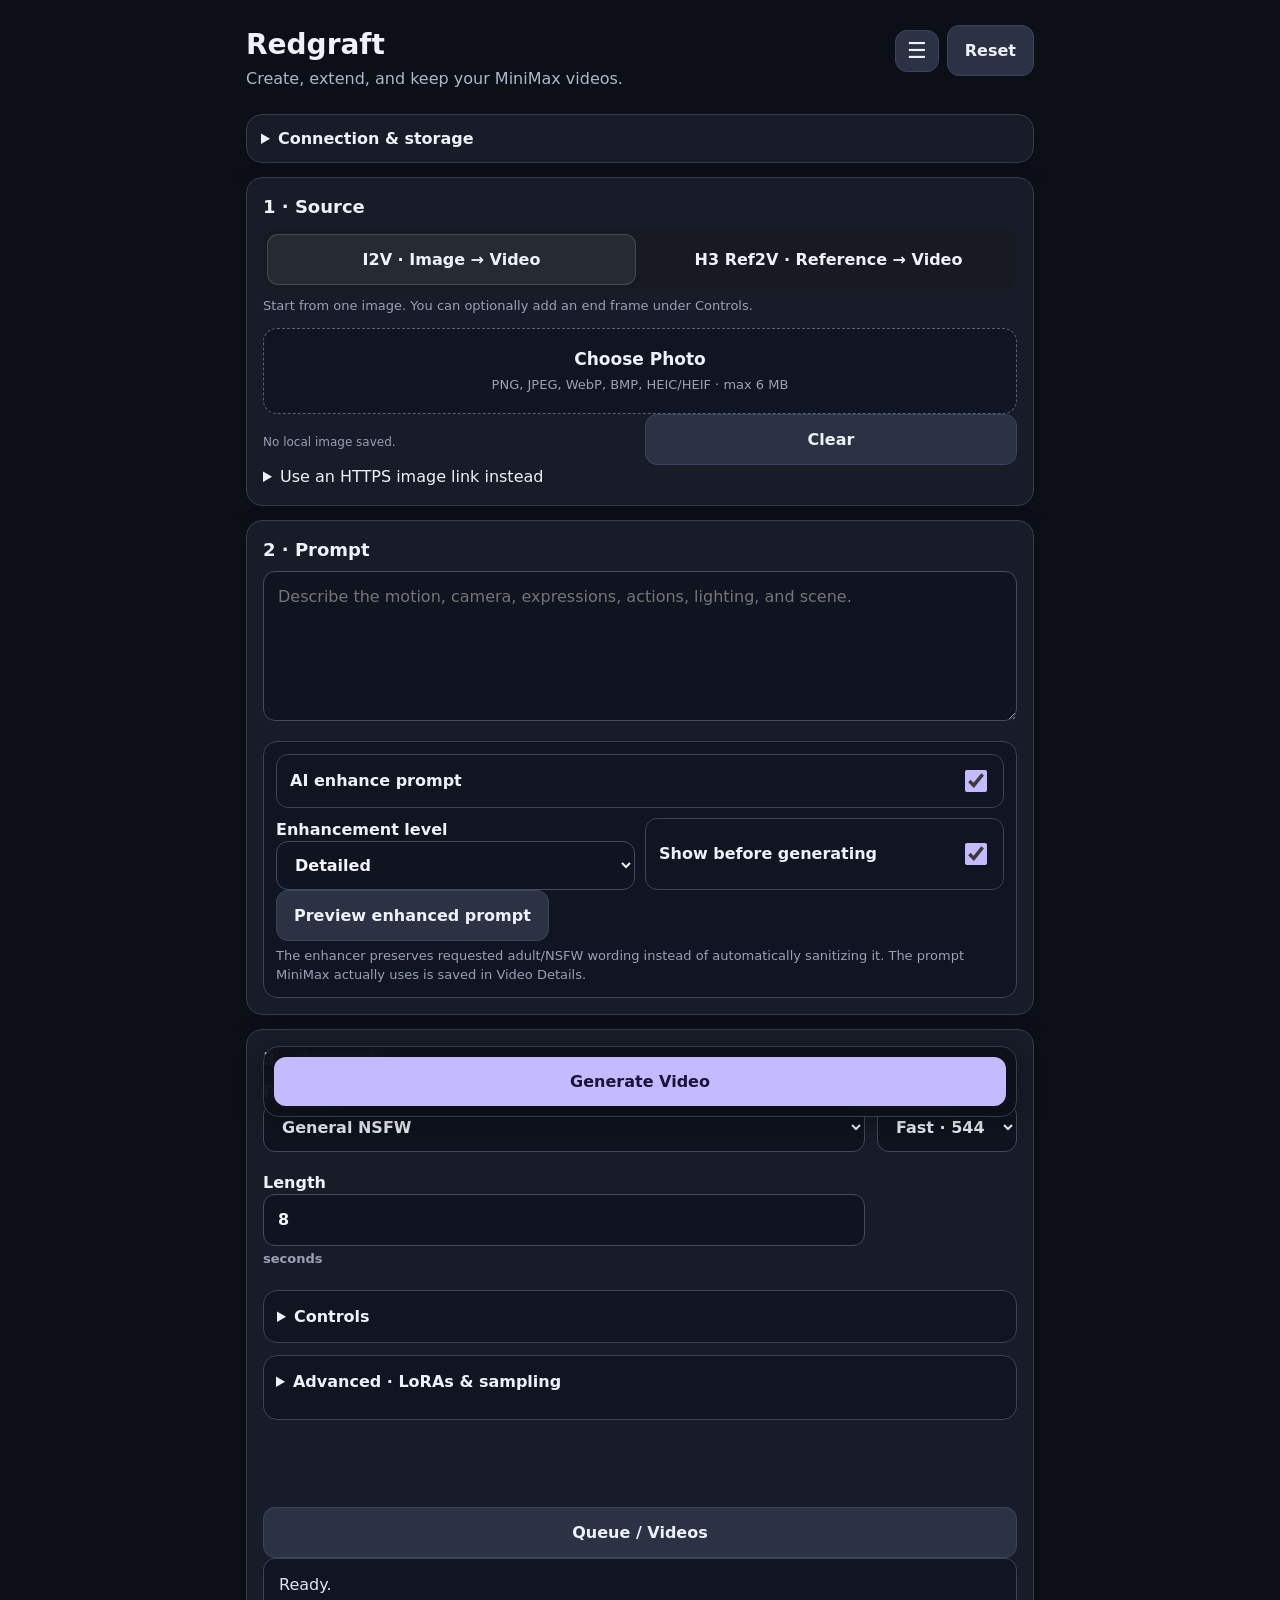
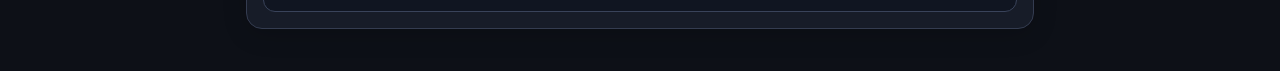
==== docs/index.html @ 68a47a48 "Bust cached phone UI script after reference LoRA update" ====
<!doctype html>
<html lang="en">
<head>
<meta charset="utf-8">
<meta name="viewport" content="width=device-width,initial-scale=1,viewport-fit=cover">
<meta name="theme-color" content="#101219">
<meta name="apple-mobile-web-app-capable" content="yes">
<meta name="apple-mobile-web-app-status-bar-style" content="black-translucent">
<meta name="apple-mobile-web-app-title" content="Redgraft Video">
<meta http-equiv="Content-Security-Policy" content="default-src 'none'; style-src 'self'; script-src 'self'; connect-src https://api.runpod.ai; img-src blob: data: https:; media-src blob: https:; base-uri 'none'; form-action 'none'">
<title>Redgraft · Image to Video</title>
<link rel="stylesheet" href="styles.css">
<link rel="stylesheet" href="experience.css">
</head>
<body>
<div class="topbar">
  <div><h1>Redgraft</h1><p class="sub">Create, extend, and keep your MiniMax videos.</p></div>
  <div class="top-actions"><button id="menuBtn" class="secondary icon" type="button" aria-label="Open queue and videos">☰</button><button id="clearSettings" class="secondary" type="button">Reset</button></div>
</div>

<form id="form">
  <div class="card compact-card">
    <details id="connection">
      <summary>Connection & storage</summary>
      <label for="endpoint">RunPod endpoint ID</label>
      <input id="endpoint" placeholder="Example: abc123xyz" autocomplete="off" autocapitalize="off" spellcheck="false" required>
      <label for="key">RunPod API key</label>
      <input id="key" type="password" placeholder="RunPod API key" autocomplete="off" autocapitalize="off" spellcheck="false" required>
      <div class="saved">Connection details stay on this device until Reset.</div>
      <div id="archiveState" class="archive-banner">Permanent archive status unknown.</div>
    </details>
  </div>

  <div class="card">
    <h2 class="section-title">1 · Source</h2>
    <div class="mode-switch" role="group" aria-label="Generation mode">
      <button id="modeI2v" class="mode-button active" type="button" data-mode="i2v">I2V · Image → Video</button>
      <button id="modeReference" class="mode-button" type="button" data-mode="reference">H3 Ref2V · Reference → Video</button>
    </div>
    <input id="generationMode" type="hidden" value="i2v">
    <p id="modeHelp" class="section-sub">Start from one image. You can optionally add an end frame under Controls.</p>
    <div class="filebox"><input id="image" type="file" accept="image/png,image/jpeg,image/webp,image/bmp,image/heic,image/heif"><strong>Choose Photo</strong><span>PNG, JPEG, WebP, BMP, HEIC/HEIF · max 6 MB</span></div>
    <img id="preview" alt="Selected first frame" hidden>
    <div class="row" style="margin-top:10px"><div id="savedImageStatus" class="saved">No local image saved.</div><button id="clearSavedImage" class="secondary" type="button">Clear</button></div>
    <details style="margin-top:12px"><summary>Use an HTTPS image link instead</summary><label for="imageUrl">Direct image URL</label><input id="imageUrl" type="url" placeholder="https://…/image.jpg" inputmode="url" autocomplete="off"></details>
    <div id="referencePanel" class="subtle-section" hidden>
      <label for="referenceImages">Additional reference images <span class="hint">up to 8</span></label>
      <input id="referenceImages" type="file" accept="image/png,image/jpeg,image/webp,image/bmp,image/heic,image/heif" multiple>
      <div id="referenceCount" class="saved">1 reference: the main image.</div>
      <label for="referenceSize">Reference fidelity<select id="referenceSize"><option value="match" selected>Balanced</option><option value="max">Maximum identity</option></select></label>
      <div class="hint">The main photo is &lt;Picture 1&gt;. Extra references become &lt;Picture 2&gt;, &lt;Picture 3&gt;, and so on.</div>
    </div>
  </div>

  <div class="card">
    <h2 class="section-title">2 · Prompt</h2>
    <textarea id="prompt" maxlength="10000" placeholder="Describe the motion, camera, expressions, actions, lighting, and scene." required></textarea>
    <div class="enhance-panel">
      <div class="enhance-head">
        <label class="toggle" for="autoEnhance"><span>AI enhance prompt</span><input id="autoEnhance" type="checkbox" checked></label>
      </div>
      <div class="enhance-controls">
        <label for="enhanceMode">Enhancement level<select id="enhanceMode"><option value="light">Light</option><option value="detailed" selected>Detailed</option><option value="aggressive">Aggressive</option></select></label>
        <label class="toggle" for="showEnhancedPrompt"><span>Show before generating</span><input id="showEnhancedPrompt" type="checkbox" checked></label>
      </div>
      <button id="previewEnhance" class="secondary" type="button" style="width:100%;margin-top:10px">Preview enhanced prompt</button>
      <div class="hint">The enhancer preserves requested adult/NSFW wording instead of automatically sanitizing it. The prompt MiniMax actually uses is saved in Video Details.</div>
    </div>
  </div>

  <div class="card">
    <h2 class="section-title">3 · Generate</h2>
    <div class="quick-grid primary-settings">
      <label for="presetSelect">Preset<select id="presetSelect"></select></label>
      <label for="qualityMode">Quality<select id="qualityMode"><option value="fast" selected>Fast · 544×960</option><option value="balanced">Balanced · 672×1184</option><option value="quality">Quality · 768×1344</option></select></label>
      <label for="duration">Length<input id="duration" type="number" min="0" max="60" step="1" inputmode="numeric" value="8"><span class="hint">seconds</span></label>
    </div>

    <details class="creative-panel">
      <summary>Controls</summary>
      <div class="control-group compact-grid">
        <div class="group-title">Generation</div>
        <label for="cameraMove">Camera<select id="cameraMove"><option value="none">Natural / prompt decides</option><option value="static">Static</option><option value="push">Slow push-in</option><option value="pull">Slow pull-back</option><option value="pan">Pan</option><option value="track">Tracking</option><option value="handheld">Handheld</option><option value="orbit">Orbit</option></select></label>
        <label for="motionAmount">Motion<select id="motionAmount"><option value="low">Low</option><option value="medium" selected>Medium</option><option value="high">High</option></select></label>
        <div class="quick-toggle-row compact-toggles"><label class="toggle" for="enableAudio"><span>Audio</span><input id="enableAudio" type="checkbox"></label><label class="toggle" for="enableGimm"><span>48 fps</span><input id="enableGimm" type="checkbox"></label><label class="toggle" for="enableAiUpscale"><span>AI upscale ×2</span><input id="enableAiUpscale" type="checkbox"></label></div>
      </div>
      <div class="control-group">
        <div class="group-title">Reproducibility</div>
        <label class="toggle" for="lockSeed"><span>Lock seed</span><input id="lockSeed" type="checkbox"></label>
        <label for="seedValue">Seed<input id="seedValue" type="number" min="0" max="9223372036854775807" step="1" inputmode="numeric" placeholder="Random"></label>
        <button id="newSeed" class="secondary" type="button">New random seed</button>
      </div>
      <div class="control-group" id="i2vEndFrameGroup">
        <div class="group-title">End-frame control</div>
        <div class="hint">Optional. H3 will transition from the first image toward this final frame.</div>
        <div class="filebox mini-filebox"><input id="lastFrame" type="file" accept="image/png,image/jpeg,image/webp,image/bmp,image/heic,image/heif"><strong>Choose End Frame</strong><span>Leave empty for normal I2V</span></div>
        <img id="lastFramePreview" alt="Selected end frame" hidden>
        <button id="clearLastFrame" class="secondary" type="button">Clear end frame</button>
      </div>
      <div class="control-group" id="abGroup">
        <div class="group-title">A/B test</div>
        <label class="toggle" for="abEnabled"><span>Generate two controlled variants</span><input id="abEnabled" type="checkbox"></label>
        <div id="abControls" hidden>
          <label for="abSetting">Compare<select id="abSetting"><option value="mystic_strength">Mystic</option><option value="hmnsfw_strength">HMNSFW</option><option value="vagassist_strength">vagassist</option><option value="realism_strength">Tiddies / Realism</option><option value="civ3210503_strength">Missionary</option><option value="civ3320641_strength">Synth Pussy</option><option value="steps">Sampling steps</option></select></label>
          <div class="row"><label for="abA">A<input id="abA" type="number" min="0" max="16" step="0.05" value="0.5"></label><label for="abB">B<input id="abB" type="number" min="0" max="16" step="0.05" value="1.0"></label></div>
          <div class="hint">Both jobs use the same image, prompt and seed; only this setting changes.</div>
        </div>
      </div>
    </details>

    <details id="advancedSettings" class="advanced-panel">
      <summary>Advanced · LoRAs & sampling</summary>
      <div class="hint">Fine tuning. You can ignore this section for normal generations.</div>
      <div id="refAdvancedNote" class="hint" hidden>Reference mode uses the Ref2VA model and its 4-step Turbo adapter. The other H3 LoRAs below are available after it; most were trained on FL2VA, so start at low strengths and compare results. AfterMidnight is Ref2VA-specific and starts off.</div>
      <div id="loraWarning" class="lora-warning" hidden></div>
      <div id="loraGrid" class="lora-grid">
      <div id="fl2vaTurboSetting" class="setting"><div class="slider-head"><span>FL2VA Turbo</span><output id="turboStrengthValue">0.85</output></div><input id="turboStrength" type="range" min="0" max="1.5" step="0.05" value="0.85"></div>
      <div class="setting"><div class="slider-head"><span>M3</span><output id="m3StrengthValue">0.50</output></div><input id="m3Strength" type="range" min="0" max="1.5" step="0.05" value="0.50"></div>
      <div class="setting"><div class="slider-head"><span>Mystic</span><output id="mysticStrengthValue">1.00</output></div><input id="mysticStrength" type="range" min="0" max="1.5" step="0.05" value="1.00"></div>
      <div class="setting"><div class="slider-head"><span>HMNSFW</span><output id="hmnsfwStrengthValue">1.00</output></div><input id="hmnsfwStrength" type="range" min="0" max="1.5" step="0.05" value="1.00"></div>
      <div class="setting"><div class="slider-head"><span>vagassist</span><output id="vagassistStrengthValue">1.00</output></div><input id="vagassistStrength" type="range" min="0" max="1.5" step="0.05" value="1.00"></div>
      <div class="setting"><div class="slider-head"><span>HMPussy</span><output id="hmpussyStrengthValue">0.35</output></div><input id="hmpussyStrength" type="range" min="0" max="1.5" step="0.05" value="0.35"></div>
      <div class="setting"><div class="slider-head"><span>HMCumshot</span><output id="cumshotStrengthValue">0.70</output></div><input id="cumshotStrength" type="range" min="0" max="1.5" step="0.05" value="0.70"></div>
      <div class="setting"><div class="slider-head"><span>Tiddies / Realism</span><output id="realismStrengthValue">0.00</output></div><input id="realismStrength" type="range" min="0" max="2" step="0.05" value="0"></div>
      <div class="setting"><div class="slider-head"><span>Deepthroat v0.2</span><output id="deepthroatStrengthValue">0.00</output></div><input id="deepthroatStrength" type="range" min="0" max="2" step="0.05" value="0"></div>
      <div class="setting"><div class="slider-head"><span>Missionary</span><output id="civ3210503StrengthValue">0.00</output></div><input id="civ3210503Strength" type="range" min="0" max="2" step="0.05" value="0"></div>
      <div class="setting"><div class="slider-head"><span>Synth Pussy</span><output id="civ3320641StrengthValue">0.00</output></div><input id="civ3320641Strength" type="range" min="0" max="2" step="0.05" value="0"></div>
      <div class="setting"><div class="slider-head"><span>Pussy4nus</span><output id="pussy4nusStrengthValue">0.00</output></div><input id="pussy4nusStrength" type="range" min="0" max="2" step="0.05" value="0"></div>
      <div class="setting"><div class="slider-head"><span>Fingering</span><output id="fingeringStrengthValue">0.00</output></div><input id="fingeringStrength" type="range" min="0" max="2" step="0.05" value="0"></div>
      <div class="setting"><div class="slider-head"><span>moawxx</span><output id="moawxxStrengthValue">0.00</output></div><input id="moawxxStrength" type="range" min="0" max="2" step="0.05" value="0"></div>
      <div class="setting"><div class="slider-head"><span>NaughtyTimes v3</span><output id="naughtytimesStrengthValue">0.00</output></div><input id="naughtytimesStrength" type="range" min="0" max="2" step="0.05" value="0"></div>
      <div class="setting"><div class="slider-head"><span>Astro NSFW</span><output id="astroStrengthValue">0.00</output></div><input id="astroStrength" type="range" min="0" max="2" step="0.05" value="0"></div>
      <div class="setting"><div class="slider-head"><span>Icy Real</span><output id="icyRealStrengthValue">0.00</output></div><input id="icyRealStrength" type="range" min="0" max="2" step="0.05" value="0"></div>
      <div class="setting"><div class="slider-head"><span>Hogtied</span><output id="hogtiedStrengthValue">0.00</output></div><input id="hogtiedStrength" type="range" min="0" max="2" step="0.05" value="0"></div>
      <div class="setting"><div class="slider-head"><span>Upskirt Helper</span><output id="upskirtStrengthValue">0.00</output></div><input id="upskirtStrength" type="range" min="0" max="2" step="0.05" value="0"></div>
      <div class="setting"><div class="slider-head"><span>All Tied Up</span><output id="allTiedUpStrengthValue">0.00</output></div><input id="allTiedUpStrength" type="range" min="0" max="2" step="0.05" value="0"></div>
      <div class="setting"><div class="slider-head"><span>Doggy POV</span><output id="doggyPovStrengthValue">0.00</output></div><input id="doggyPovStrength" type="range" min="0" max="2" step="0.05" value="0"></div>
      <div class="setting"><div class="slider-head"><span>Sampling steps</span><output id="stepsValue">8</output></div><input id="steps" type="range" min="4" max="16" step="1" value="8"></div>
      </div>
      <div id="referenceLoraGrid" class="lora-grid" hidden>
        <div class="setting"><div class="slider-head"><span>AfterMidnight · Ref2VA</span><output id="afterMidnightStrengthValue">0.00</output></div><input id="afterMidnightStrength" type="range" min="0" max="2" step="0.05" value="0"></div>
      </div>

      <div class="preset-box subtle-section">
        <strong>Custom presets</strong>
        <div class="row" style="margin-top:10px"><button id="loadPreset" class="secondary" type="button">Reload selected</button><button id="savePreset" class="secondary" type="button">Update custom</button></div>
        <label for="presetName">Custom preset name</label><input id="presetName" maxlength="60" placeholder="My preset">
        <div class="row" style="margin-top:10px"><button id="addPreset" class="secondary" type="button">Save as new</button><button id="deletePreset" class="danger" type="button">Delete custom</button></div>
        <div class="hint">Built-in presets stay fixed. Custom presets live on this device.</div>
      </div>
    </details>

    <div class="primary-action"><button id="generate" type="submit">Generate Video</button></div>
    <div class="actions"><button id="openQueue" class="secondary" type="button">Queue / Videos</button></div>
    <div id="status" role="status" aria-live="polite">Ready.</div>
    <div id="results"></div>
  </div>
</form>

<div id="drawerBackdrop" class="drawer-backdrop" hidden></div>
<aside id="drawer" class="drawer" hidden aria-label="Queue and video library">
  <div class="drawer-head"><h2>Redgraft</h2><button id="closeDrawer" class="secondary icon" type="button" aria-label="Close">×</button></div>
  <div class="tabs"><button id="tabQueue" class="active" type="button">Queue <span id="queueCount" class="counter">0</span></button><button id="tabVideos" type="button">Videos <span id="videoCount" class="counter">0</span></button></div>
  <div class="drawer-body">
    <section id="queuePane"><div class="hint">The × button cancels an active RunPod job or removes a finished item from this device's queue view.</div><div id="queueList"></div></section>
    <section id="videosPane" hidden>
      <div class="library-toolbar"><button id="refreshLibrary" type="button">Refresh Videos</button><button id="loadMore" class="secondary" type="button" hidden>Load more</button></div>
      <div id="libraryState" class="hint">Your permanent private renders appear here. Extend continues from the final frame and appends the continuation into a combined MP4.</div>
      <div id="videoLibrary"></div>
    </section>
  </div>
</aside>

<div id="detailsModal" class="modal-backdrop" hidden>
  <div class="modal">
    <div class="drawer-head"><h3 id="detailTitle">Render details</h3><button id="closeDetails" class="secondary icon" type="button" aria-label="Close details">×</button></div>
    <dl id="detailMeta" class="detail-grid"></dl>
    <div id="detailOriginalWrap" class="detail-prompt-group"><h4>Original prompt</h4><div id="detailOriginalPrompt" class="prompt-block"></div></div>
    <div id="detailEnhancedWrap" class="detail-prompt-group"><h4>AI-enhanced prompt</h4><div id="detailEnhancedPrompt" class="prompt-block"></div></div>
    <div class="detail-prompt-group"><h4>Prompt used by MiniMax</h4><div id="detailPrompt" class="prompt-block"></div></div>
    <h4>Settings</h4><pre id="detailSettings" class="settings-pre"></pre>
  </div>
</div>

<div id="promptPreviewModal" class="modal-backdrop" hidden>
  <div class="modal">
    <div class="drawer-head"><div><h3>Enhanced prompt</h3><div id="promptPreviewContext" class="hint"></div></div><button id="cancelPromptChoice" class="secondary icon" type="button" aria-label="Close prompt preview">×</button></div>
    <div class="prompt-review-grid">
      <div><h4>Original</h4><div id="previewOriginalPrompt" class="prompt-review-box"></div></div>
      <div><h4>AI enhanced</h4><div id="previewEnhancedPrompt" class="prompt-review-box"></div></div>
    </div>
    <div class="modal-actions"><button id="useEnhancedPrompt" type="button">Use Enhanced</button><button id="useOriginalPrompt" class="secondary" type="button">Use Original</button></div>
  </div>
</div>

<div id="extendModal" class="modal-backdrop" hidden>
  <div class="modal extension-form">
    <div class="drawer-head"><h3>Extend video</h3><button id="closeExtend" class="secondary icon" type="button" aria-label="Close extension">×</button></div>
    <div class="extension-note">The current video's final frame seeds the continuation. When generation finishes, Redgraft appends it to the original and saves one combined MP4.</div>
    <label for="extendPrompt">Continuation prompt</label><textarea id="extendPrompt" maxlength="10000"></textarea>
    <label for="extendDuration">Add seconds</label><input id="extendDuration" type="number" min="1" max="60" step="1" value="8" inputmode="numeric">
    <div class="enhance-panel">
      <label class="toggle" for="extendEnhance"><span>AI enhance continuation</span><input id="extendEnhance" type="checkbox" checked></label>
      <div class="enhance-controls">
        <label for="extendEnhanceMode">Enhancement level<select id="extendEnhanceMode"><option value="light">Light</option><option value="detailed" selected>Detailed</option><option value="aggressive">Aggressive</option></select></label>
        <label class="toggle" for="extendShowEnhanced"><span>Show before extending</span><input id="extendShowEnhanced" type="checkbox" checked></label>
      </div>
    </div>
    <div class="modal-actions"><button id="queueExtend" type="button">Generate & Append</button><button id="cancelExtend" class="secondary" type="button">Cancel</button></div>
  </div>
</div>

<script src="app.js?v=ref2va-loras-20260924"></script>
<script src="experience.js"></script>
<script src="extend.js"></script>
<script src="openqueue.js"></script>
<script src="generation-tools.js"></script>
</body>
</html>
---- docs/styles.css ----
:root{color-scheme:dark;font:16px/1.45 -apple-system,BlinkMacSystemFont,"SF Pro Text",system-ui,sans-serif;background:#0d1017;color:#eef1f8}*{box-sizing:border-box}html,body{margin:0;min-height:100%;background:#0d1017}body{padding:calc(18px + env(safe-area-inset-top)) 16px calc(28px + env(safe-area-inset-bottom));max-width:820px;margin:0 auto}h1{font-size:28px;line-height:1.1;margin:5px 0 6px}.sub{margin:0;color:#aeb7cb}.card{background:#171c28;border:1px solid #343c50;border-radius:16px;padding:16px;margin:14px 0;box-shadow:0 6px 24px rgba(0,0,0,.16)}label{display:block;font-weight:700;margin:14px 0 7px}input,textarea,button,select{font:inherit}input,textarea,select{width:100%;border:1px solid #414b61;border-radius:12px;background:#0f1420;color:#f4f6fb;padding:13px 14px;outline:none}input:focus,textarea:focus,select:focus{border-color:#9d91ff;box-shadow:0 0 0 3px rgba(157,145,255,.15)}textarea{resize:vertical;min-height:150px}.hint{font-size:13px;color:#97a1b6;margin-top:6px}.tiny{font-size:12px;color:#8994aa}.saved{font-size:12px;color:#94a0b6;margin-top:5px}.row{display:flex;gap:10px;align-items:center;flex-wrap:wrap}.row>*{flex:1 1 160px}button,.download{border:0;border-radius:12px;padding:13px 17px;background:#c4baff;color:#1a1438;font-weight:800;cursor:pointer;text-decoration:none;display:inline-flex;align-items:center;justify-content:center;min-height:46px}button.secondary{background:#2a3244;color:#eef1f8;border:1px solid #3a455d}button.danger{background:#3a2028;color:#ffd9df;border:1px solid #68404b}button.icon{min-width:42px;min-height:42px;padding:8px 11px;font-size:22px;line-height:1}button:disabled{opacity:.48;cursor:default}.topbar{display:flex;justify-content:space-between;gap:10px;align-items:flex-start;position:sticky;top:0;z-index:20;background:rgba(13,16,23,.94);backdrop-filter:blur(12px);padding:7px 0 10px}.top-actions{display:flex;gap:8px;align-items:center}.filebox{position:relative;border:1px dashed #56617a;border-radius:14px;padding:18px;text-align:center;background:#101521}.filebox input{position:absolute;inset:0;opacity:0;cursor:pointer}.filebox strong{display:block;font-size:17px}.filebox span{color:#98a2b7;font-size:13px}#preview{display:block;max-width:100%;max-height:320px;margin:14px auto 0;border-radius:14px;object-fit:contain;background:#090b10}.setting{margin-top:16px}.slider-head{display:flex;justify-content:space-between;gap:12px;font-weight:700;margin-bottom:7px}.slider-head output{font-variant-numeric:tabular-nums;color:#d8d2ff}.setting input[type=range]{width:100%;padding:0;border:0;background:transparent;box-shadow:none;accent-color:#c4baff}.preset-box{margin:14px 0 18px;padding:13px;border:1px solid #39435a;border-radius:12px;background:#101521}.preset-box label:first-child{margin-top:0}.toggle-row{display:flex;gap:12px;flex-wrap:wrap;margin-top:16px}.toggle{display:flex;align-items:center;justify-content:space-between;gap:14px;flex:1 1 220px;padding:12px 13px;border:1px solid #39435a;border-radius:12px;background:#101521}.toggle span{font-weight:700}.toggle input{width:22px;height:22px;accent-color:#c4baff}.archive-banner{padding:12px 13px;border-radius:12px;background:#101521;border:1px solid #39435a;margin-top:12px;color:#bcc5d8}.archive-banner.good{border-color:#355d4d;color:#c9f5df;background:#102019}.archive-banner.warn{border-color:#725e32;color:#ffe2a8;background:#211c10}.actions{display:flex;gap:10px;flex-wrap:wrap;margin-top:16px}.actions>*{flex:1 1 180px}#status{white-space:pre-wrap;padding:14px 15px;border:1px solid #39435a;border-radius:12px;min-height:50px;background:#101521;color:#dfe4ef}#status.error{border-color:#7a424b;color:#ffd2d8;background:#211319}#status.good{border-color:#355d4d;color:#c9f5df;background:#102019}video{display:block;width:100%;max-height:520px;background:#000;border-radius:14px}.result-card{margin-top:14px}.drawer-backdrop{position:fixed;inset:0;background:rgba(0,0,0,.54);z-index:89}.drawer{position:fixed;top:0;right:0;bottom:0;width:min(92vw,520px);background:#10141e;border-left:1px solid #343c50;z-index:90;box-shadow:-16px 0 50px rgba(0,0,0,.42);display:flex;flex-direction:column;padding:calc(14px + env(safe-area-inset-top)) 14px calc(14px + env(safe-area-inset-bottom));transform:translateX(0);transition:transform .18s ease}.drawer[hidden],.drawer-backdrop[hidden]{display:none!important}.drawer-head{display:flex;justify-content:space-between;align-items:center;gap:10px}.drawer-head h2{margin:0}.tabs{display:flex;gap:8px;margin:14px 0}.tabs button{flex:1;background:#252c3d;color:#e7eaf2}.tabs button.active{background:#c4baff;color:#1a1438}.drawer-body{overflow:auto;min-height:0;padding-bottom:20px}.queue-card,.video-card{border:1px solid #39435a;border-radius:14px;padding:12px;margin:10px 0;background:#171c28}.queue-top,.video-top{display:flex;gap:10px;align-items:flex-start;justify-content:space-between}.queue-title,.video-title{font-weight:800;overflow-wrap:anywhere}.queue-meta,.video-meta{font-size:12px;color:#98a2b7;margin-top:4px}.queue-x{flex:0 0 auto;width:38px;min-width:38px;min-height:38px;padding:0;border-radius:999px;background:#3a2028;color:#ffd9df;border:1px solid #68404b;font-size:23px}.queue-progress{width:100%;height:12px;margin:10px 0 4px;accent-color:#c4baff}.status-pill{display:inline-block;padding:4px 8px;border-radius:999px;background:#252c3d;color:#cfd5e3;font-size:12px;margin-top:6px}.status-pill.completed{background:#173024;color:#c9f5df}.status-pill.failed,.status-pill.cancelled{background:#351d24;color:#ffd2d8}.video-card video{margin-top:10px;max-height:280px}.video-actions{display:flex;gap:8px;flex-wrap:wrap;margin-top:10px}.video-actions>*{flex:1 1 110px}.empty{padding:28px 12px;text-align:center;color:#8994aa}.modal-backdrop{position:fixed;inset:0;background:rgba(0,0,0,.68);z-index:99;display:flex;align-items:center;justify-content:center;padding:20px}.modal-backdrop[hidden]{display:none!important}.modal{width:min(94vw,620px);max-height:86vh;overflow:auto;background:#171c28;border:1px solid #414b61;border-radius:16px;padding:16px}.modal h3{margin:0 0 10px}.detail-grid{display:grid;grid-template-columns:130px 1fr;gap:8px 12px;font-size:14px}.detail-grid dt{color:#96a0b4}.detail-grid dd{margin:0;overflow-wrap:anywhere}.prompt-block{white-space:pre-wrap;background:#101521;border:1px solid #39435a;border-radius:12px;padding:12px;margin-top:12px}.settings-pre{white-space:pre-wrap;overflow-wrap:anywhere;background:#101521;border:1px solid #39435a;border-radius:12px;padding:12px;font:12px/1.45 ui-monospace,SFMono-Regular,Menlo,monospace}.library-toolbar{display:flex;gap:8px;align-items:center;flex-wrap:wrap}.library-toolbar button{flex:1 1 140px}.counter{display:inline-flex;align-items:center;justify-content:center;min-width:22px;height:22px;padding:0 6px;border-radius:999px;background:#343c50;color:#e8ebf4;font-size:12px;margin-left:5px}[hidden]{display:none!important}@media(max-width:520px){body{padding-left:12px;padding-right:12px}.card{padding:14px}h1{font-size:24px}.topbar{align-items:center}.topbar .sub{display:none}.actions>*{flex-basis:100%}.detail-grid{grid-template-columns:1fr}.drawer{width:100vw}.video-actions>*{flex-basis:100%}}
.simple-tools{display:grid;grid-template-columns:repeat(3,minmax(0,1fr));gap:10px;margin-top:14px}
.simple-tools label{margin:0;font-size:13px;color:#b8c0d1}.simple-tools select{margin-top:6px}
.creative-panel{margin-top:14px;border:1px solid #39435a;border-radius:14px;background:#101521;padding:0 13px}
.creative-panel>summary,.advanced-panel>summary{padding:14px 0;font-weight:800;cursor:pointer}
.control-group{padding:12px 0 16px;border-top:1px solid #2d3547}.group-title{font-weight:800;margin-bottom:8px}
.mini-filebox{padding:13px;margin-top:10px}.mini-filebox strong{font-size:15px}
#lastFramePreview{display:block;max-width:100%;max-height:260px;margin:10px auto;border-radius:12px;object-fit:contain}
.lora-warning{margin:12px 0;padding:10px 12px;border-radius:10px;border:1px solid #725e32;background:#211c10;color:#ffe2a8;font-size:13px}
.advanced-panel .setting{padding:0 2px}
@media(max-width:620px){.simple-tools{grid-template-columns:1fr 1fr}.simple-tools label:first-child{grid-column:1/-1}}

.lora-grid{display:grid;grid-template-columns:repeat(2,minmax(0,1fr));gap:0 18px}.lora-grid .setting{min-width:0}.control-group[hidden]{display:none!important}@media(max-width:620px){.lora-grid{grid-template-columns:1fr}.simple-tools{grid-template-columns:1fr 1fr}}

/* Compact generation controls: keep the everyday path visually simple. */
.primary-settings{grid-template-columns:repeat(3,minmax(0,1fr));align-items:start}
.compact-grid{display:grid;grid-template-columns:repeat(2,minmax(0,1fr));gap:10px}
.compact-grid .group-title,.compact-grid .compact-toggles{grid-column:1/-1}
.compact-toggles{margin-top:0}
@media(max-width:620px){
  .primary-settings{grid-template-columns:1fr 1fr}
  .primary-settings label:first-child{grid-column:1/-1}
  .compact-grid{grid-template-columns:1fr}
  .compact-grid .group-title,.compact-grid .compact-toggles{grid-column:auto}
}

.mode-switch{display:grid;grid-template-columns:1fr 1fr;gap:8px;margin:10px 0 8px;padding:4px;border-radius:14px;background:var(--panel-soft,#171a20)}
.mode-button{min-height:42px;border-radius:11px;background:transparent;color:inherit;border:1px solid transparent;font-weight:700}
.mode-button.active{background:var(--card,#252a33);border-color:rgba(255,255,255,.14)}
#referencePanel{margin-top:12px}
#referencePanel input[type=file]{width:100%;margin:8px 0 12px}
@media(max-width:520px){.mode-switch{grid-template-columns:1fr}.mode-button{min-height:40px}}
---- docs/experience.css ----
.compact-card{padding:12px 14px}.compact-card summary{cursor:pointer;font-weight:800}.quick-grid{display:grid;grid-template-columns:1fr 140px;gap:12px;align-items:end}.quick-grid label{margin-top:0}.enhance-panel{margin-top:14px;padding:12px;border:1px solid #39435a;border-radius:14px;background:#101521}.enhance-head{display:flex;gap:10px;align-items:center;justify-content:space-between}.enhance-head .toggle{margin:0;flex:1}.enhance-controls{display:grid;grid-template-columns:minmax(0,1fr) minmax(0,1fr);gap:10px;margin-top:10px}.enhance-controls label{margin:0}.enhance-controls .toggle{margin:0}.advanced-panel{margin-top:12px;border:1px solid #39435a;border-radius:14px;background:#101521;padding:0 12px 12px}.advanced-panel>summary{cursor:pointer;font-weight:800;padding:14px 0}.advanced-panel[open]>summary{border-bottom:1px solid #2d3547;margin-bottom:10px}.advanced-panel .preset-box{margin-top:10px}.primary-action{position:sticky;bottom:calc(10px + env(safe-area-inset-bottom));z-index:12;background:rgba(13,16,23,.92);backdrop-filter:blur(12px);padding:10px;border:1px solid #343c50;border-radius:16px;box-shadow:0 8px 28px rgba(0,0,0,.3)}.primary-action button{width:100%}.prompt-review-grid{display:grid;grid-template-columns:1fr 1fr;gap:12px}.prompt-review-grid h4{margin:8px 0}.prompt-review-box{white-space:pre-wrap;background:#101521;border:1px solid #39435a;border-radius:12px;padding:12px;min-height:110px;max-height:32vh;overflow:auto}.modal-actions{display:flex;gap:10px;flex-wrap:wrap;margin-top:14px}.modal-actions>*{flex:1 1 140px}.extension-form label{margin-top:10px}.extension-note{padding:10px 12px;border:1px solid #39435a;border-radius:12px;background:#101521;color:#aeb7cb;font-size:13px;margin-top:10px}.mobile-download-hint{margin-top:7px}.video-actions a.download{min-height:50px;font-size:16px}.detail-prompt-group h4{margin-bottom:6px}.subtle-section{margin-top:12px;padding-top:12px;border-top:1px solid #30384b}.create-title{display:flex;align-items:center;gap:8px}.pill{display:inline-flex;align-items:center;border-radius:999px;padding:4px 8px;background:#2a3244;color:#dfe4ef;font-size:12px}.quick-toggle-row{display:flex;gap:10px;flex-wrap:wrap;margin-top:12px}.quick-toggle-row .toggle{margin:0}.connection-row{display:flex;gap:10px;align-items:center;justify-content:space-between}.connection-row .archive-banner{margin:0;flex:1}.section-title{margin:0 0 8px;font-size:18px}.section-sub{margin:0 0 12px;color:#97a1b6;font-size:13px}@media(max-width:620px){.quick-grid{grid-template-columns:1fr}.enhance-controls{grid-template-columns:1fr}.prompt-review-grid{grid-template-columns:1fr}.primary-action{margin-left:-4px;margin-right:-4px}.top-actions #clearSettings{display:none}.card{margin:10px 0}.video-actions a.download{flex-basis:100%}.modal{padding:14px}.prompt-review-box{max-height:24vh}textarea#prompt{min-height:125px}.filebox{padding:14px}.connection-row{display:block}.connection-row .archive-banner{margin-top:10px}}
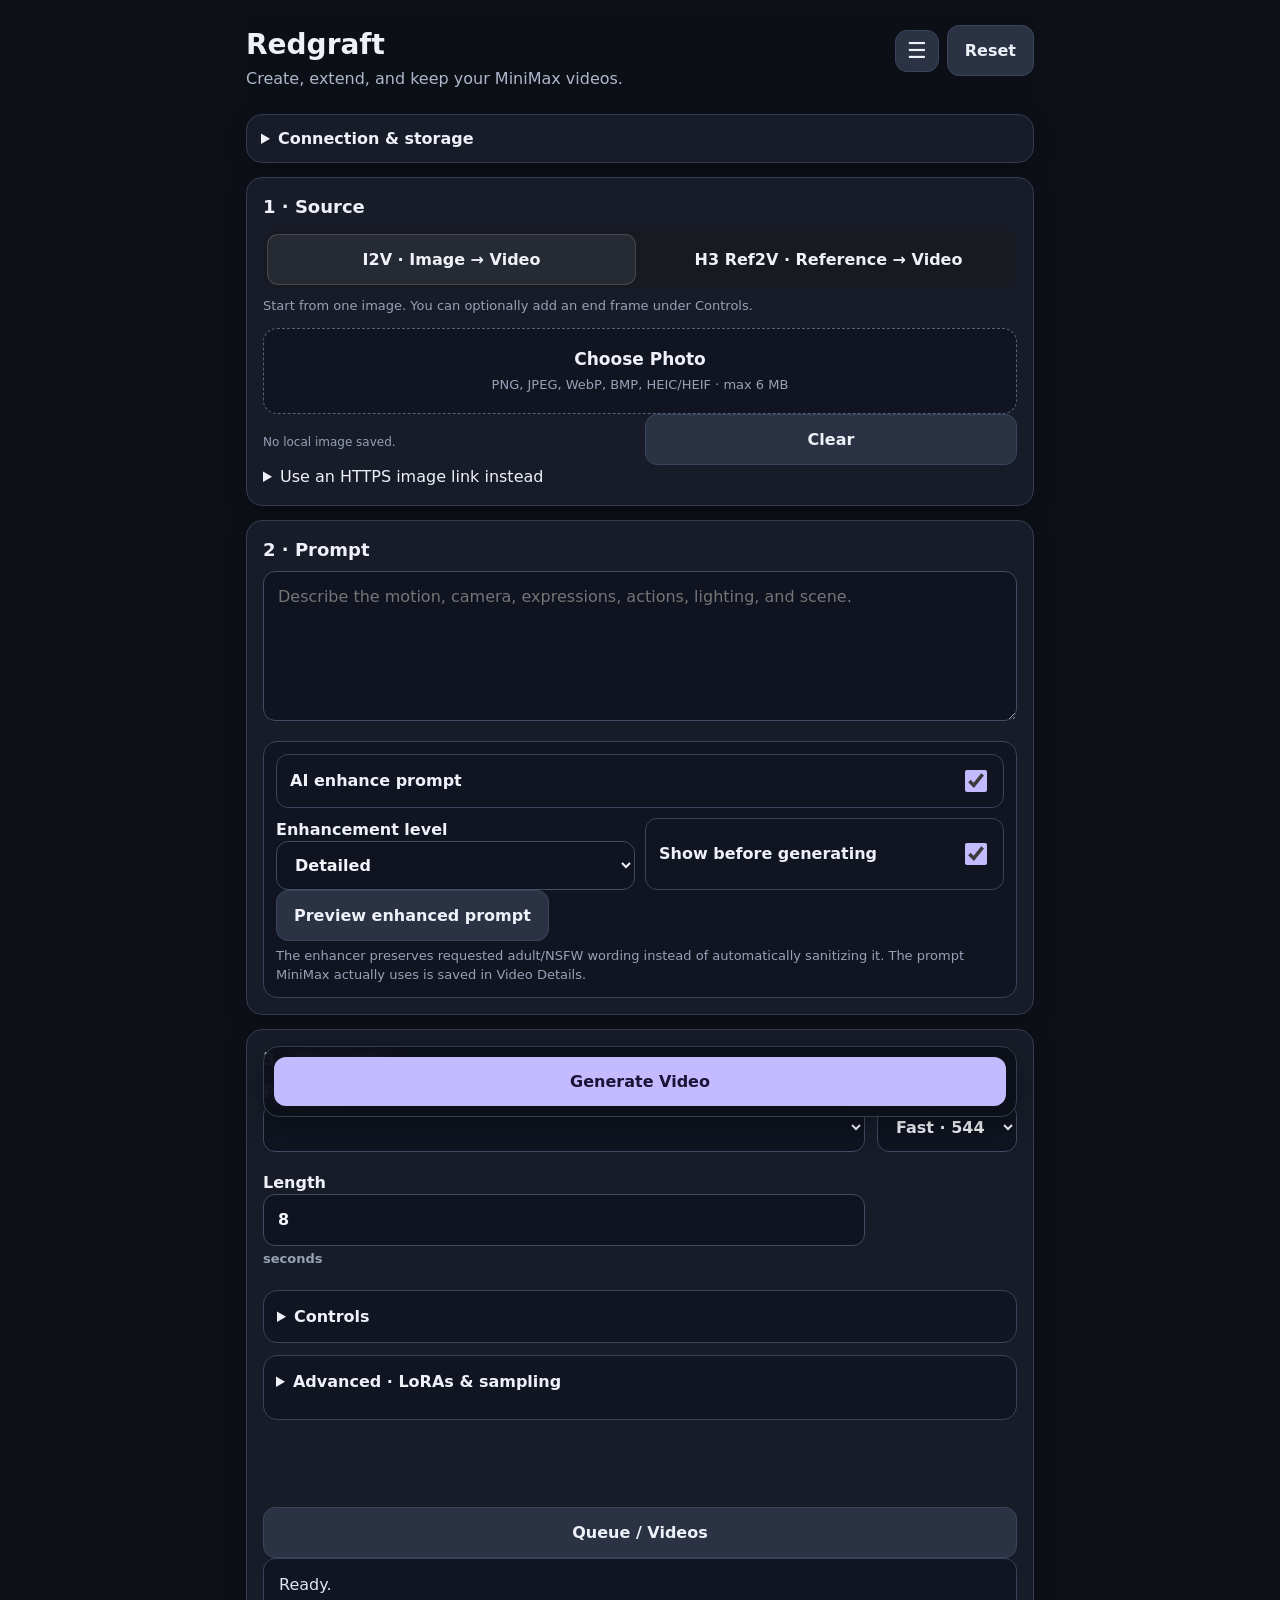
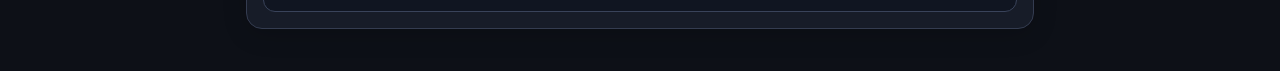
==== commit 99c6f07e: "Clarify shared LoRA controls in Ref2V" ====
--- a/docs/index.html
+++ b/docs/index.html
@@ -101,7 +101,7 @@
         <div class="group-title">A/B test</div>
         <label class="toggle" for="abEnabled"><span>Generate two controlled variants</span><input id="abEnabled" type="checkbox"></label>
         <div id="abControls" hidden>
-          <label for="abSetting">Compare<select id="abSetting"><option value="mystic_strength">Mystic</option><option value="hmnsfw_strength">HMNSFW</option><option value="vagassist_strength">vagassist</option><option value="realism_strength">Tiddies / Realism</option><option value="civ3210503_strength">Missionary</option><option value="civ3320641_strength">Synth Pussy</option><option value="steps">Sampling steps</option></select></label>
+          <label for="abSetting">Compare<select id="abSetting"><option value="mystic_strength">Mystic</option><option value="hmnsfw_strength">HMNSFW</option><option value="vagassist_strength">vagassist</option><option value="realism_strength">Tiddies / Realism</option><option value="civ3210503_strength">Missionary (R2V)</option><option value="civ3320641_strength">Synth Pussy</option><option value="steps">Sampling steps</option></select></label>
           <div class="row"><label for="abA">A<input id="abA" type="number" min="0" max="16" step="0.05" value="0.5"></label><label for="abB">B<input id="abB" type="number" min="0" max="16" step="0.05" value="1.0"></label></div>
           <div class="hint">Both jobs use the same image, prompt and seed; only this setting changes.</div>
         </div>
@@ -111,34 +111,32 @@
     <details id="advancedSettings" class="advanced-panel">
       <summary>Advanced · LoRAs & sampling</summary>
       <div class="hint">Fine tuning. You can ignore this section for normal generations.</div>
-      <div id="refAdvancedNote" class="hint" hidden>Reference mode uses the Ref2VA model and its 4-step Turbo adapter. The other H3 LoRAs below are available after it; most were trained on FL2VA, so start at low strengths and compare results. AfterMidnight is Ref2VA-specific and starts off.</div>
+      <div id="refAdvancedNote" class="hint" hidden>All LoRAs in this list except FL2VA Turbo are available in Ref2V; selected LoRAs are applied after the Ref2V Turbo adapter. “(R2V)” means this exact file has reference-mode evidence or is Ref2VA-specific. Untagged LoRAs are unconfirmed for Ref2VA; start low. Notes show source recommendations where available, otherwise the repo default.</div>
       <div id="loraWarning" class="lora-warning" hidden></div>
       <div id="loraGrid" class="lora-grid">
-      <div id="fl2vaTurboSetting" class="setting"><div class="slider-head"><span>FL2VA Turbo</span><output id="turboStrengthValue">0.85</output></div><input id="turboStrength" type="range" min="0" max="1.5" step="0.05" value="0.85"></div>
-      <div class="setting"><div class="slider-head"><span>M3</span><output id="m3StrengthValue">0.50</output></div><input id="m3Strength" type="range" min="0" max="1.5" step="0.05" value="0.50"></div>
-      <div class="setting"><div class="slider-head"><span>Mystic</span><output id="mysticStrengthValue">1.00</output></div><input id="mysticStrength" type="range" min="0" max="1.5" step="0.05" value="1.00"></div>
-      <div class="setting"><div class="slider-head"><span>HMNSFW</span><output id="hmnsfwStrengthValue">1.00</output></div><input id="hmnsfwStrength" type="range" min="0" max="1.5" step="0.05" value="1.00"></div>
-      <div class="setting"><div class="slider-head"><span>vagassist</span><output id="vagassistStrengthValue">1.00</output></div><input id="vagassistStrength" type="range" min="0" max="1.5" step="0.05" value="1.00"></div>
-      <div class="setting"><div class="slider-head"><span>HMPussy</span><output id="hmpussyStrengthValue">0.35</output></div><input id="hmpussyStrength" type="range" min="0" max="1.5" step="0.05" value="0.35"></div>
-      <div class="setting"><div class="slider-head"><span>HMCumshot</span><output id="cumshotStrengthValue">0.70</output></div><input id="cumshotStrength" type="range" min="0" max="1.5" step="0.05" value="0.70"></div>
-      <div class="setting"><div class="slider-head"><span>Tiddies / Realism</span><output id="realismStrengthValue">0.00</output></div><input id="realismStrength" type="range" min="0" max="2" step="0.05" value="0"></div>
-      <div class="setting"><div class="slider-head"><span>Deepthroat v0.2</span><output id="deepthroatStrengthValue">0.00</output></div><input id="deepthroatStrength" type="range" min="0" max="2" step="0.05" value="0"></div>
-      <div class="setting"><div class="slider-head"><span>Missionary</span><output id="civ3210503StrengthValue">0.00</output></div><input id="civ3210503Strength" type="range" min="0" max="2" step="0.05" value="0"></div>
-      <div class="setting"><div class="slider-head"><span>Synth Pussy</span><output id="civ3320641StrengthValue">0.00</output></div><input id="civ3320641Strength" type="range" min="0" max="2" step="0.05" value="0"></div>
-      <div class="setting"><div class="slider-head"><span>Pussy4nus</span><output id="pussy4nusStrengthValue">0.00</output></div><input id="pussy4nusStrength" type="range" min="0" max="2" step="0.05" value="0"></div>
-      <div class="setting"><div class="slider-head"><span>Fingering</span><output id="fingeringStrengthValue">0.00</output></div><input id="fingeringStrength" type="range" min="0" max="2" step="0.05" value="0"></div>
-      <div class="setting"><div class="slider-head"><span>moawxx</span><output id="moawxxStrengthValue">0.00</output></div><input id="moawxxStrength" type="range" min="0" max="2" step="0.05" value="0"></div>
-      <div class="setting"><div class="slider-head"><span>NaughtyTimes v3</span><output id="naughtytimesStrengthValue">0.00</output></div><input id="naughtytimesStrength" type="range" min="0" max="2" step="0.05" value="0"></div>
-      <div class="setting"><div class="slider-head"><span>Astro NSFW</span><output id="astroStrengthValue">0.00</output></div><input id="astroStrength" type="range" min="0" max="2" step="0.05" value="0"></div>
-      <div class="setting"><div class="slider-head"><span>Icy Real</span><output id="icyRealStrengthValue">0.00</output></div><input id="icyRealStrength" type="range" min="0" max="2" step="0.05" value="0"></div>
-      <div class="setting"><div class="slider-head"><span>Hogtied</span><output id="hogtiedStrengthValue">0.00</output></div><input id="hogtiedStrength" type="range" min="0" max="2" step="0.05" value="0"></div>
-      <div class="setting"><div class="slider-head"><span>Upskirt Helper</span><output id="upskirtStrengthValue">0.00</output></div><input id="upskirtStrength" type="range" min="0" max="2" step="0.05" value="0"></div>
-      <div class="setting"><div class="slider-head"><span>All Tied Up</span><output id="allTiedUpStrengthValue">0.00</output></div><input id="allTiedUpStrength" type="range" min="0" max="2" step="0.05" value="0"></div>
-      <div class="setting"><div class="slider-head"><span>Doggy POV</span><output id="doggyPovStrengthValue">0.00</output></div><input id="doggyPovStrength" type="range" min="0" max="2" step="0.05" value="0"></div>
+      <div id="fl2vaTurboSetting" class="setting"><div class="slider-head"><span>FL2VA Turbo</span><output id="turboStrengthValue">0.85</output></div><input id="turboStrength" type="range" min="0" max="1.5" step="0.05" value="0.85"><div class="tiny lora-note">Repo default 0.85. FL2VA only; Reference mode injects its own Ref2VA Turbo.</div></div>
+      <div class="setting"><div class="slider-head"><span>M3</span><output id="m3StrengthValue">0.50</output></div><input id="m3Strength" type="range" min="0" max="1.5" step="0.05" value="0.50"><div class="tiny lora-note">Source recommends 0.3–1.0 (start 0.5), Euler ancestral, 4–8 steps with Turbo, CFG 1. Source documents I2V/T2VA, not R2V. <a href="https://civarchive.com/models/2925727?modelVersionId=3345855" target="_blank" rel="noopener">Source</a>.</div></div>
+      <div class="setting"><div class="slider-head"><span>Mystic</span><output id="mysticStrengthValue">1.00</output></div><input id="mysticStrength" type="range" min="0" max="1.5" step="0.05" value="1.00"><div class="tiny lora-note">Source recommends 0.2–1.0 for V4. Its Ref2VA file is separate; this repo loads the standard V4 file, so R2V is unconfirmed. <a href="https://civarchive.com/models/2856467?modelVersionId=3266628" target="_blank" rel="noopener">Source</a>.</div></div>
+      <div class="setting"><div class="slider-head"><span>HMNSFW</span><output id="hmnsfwStrengthValue">1.00</output></div><input id="hmnsfwStrength" type="range" min="0" max="1.5" step="0.05" value="1.00"><div class="tiny lora-note">Source workflow: Euler/Simple, 12 steps, Turbo 0.5. No LoRA strength published; R2V tests report incompatibility. <a href="https://civarchive.com/models/2834417?modelVersionId=3206518" target="_blank" rel="noopener">Source</a>.</div></div>
+      <div class="setting"><div class="slider-head"><span>vagassist</span><output id="vagassistStrengthValue">1.00</output></div><input id="vagassistStrength" type="range" min="0" max="1.5" step="0.05" value="1.00"><div class="tiny lora-note">No source-published strength or R2V test found; repo default 1.00.</div></div>
+      <div class="setting"><div class="slider-head"><span>HMPussy</span><output id="hmpussyStrengthValue">0.35</output></div><input id="hmpussyStrength" type="range" min="0" max="1.5" step="0.05" value="0.35"><div class="tiny lora-note">No source-published strength or R2V test found; repo default 0.35.</div></div>
+      <div class="setting"><div class="slider-head"><span>HMCumshot</span><output id="cumshotStrengthValue">0.70</output></div><input id="cumshotStrength" type="range" min="0" max="1.5" step="0.05" value="0.70"><div class="tiny lora-note">No source-published strength or R2V test found; repo default 0.70.</div></div>
+      <div class="setting"><div class="slider-head"><span>Tiddies / Realism (R2V)</span><output id="realismStrengthValue">0.00</output></div><input id="realismStrength" type="range" min="0" max="2" step="0.05" value="0"><div class="tiny lora-note">R2V supported. Strength by source: 0.4–0.5 anime/2D; 0.5–0.8 CGI/3D semi-real; 1–2 realistic. Examples use 8-step Turbo. <a href="https://civarchive.com/models/2858760?modelVersionId=3229050" target="_blank" rel="noopener">Source</a>.</div></div>
+      <div class="setting"><div class="slider-head"><span>Deepthroat v0.2</span><output id="deepthroatStrengthValue">0.00</output></div><input id="deepthroatStrength" type="range" min="0" max="2" step="0.05" value="0"><div class="tiny lora-note">FL2VA v0.2 only: guidance 4; source gives no LoRA strength. R2V support unconfirmed. <a href="https://civarchive.com/models/2476698?modelVersionId=3226989" target="_blank" rel="noopener">Source</a>.</div></div>
+      <div class="setting"><div class="slider-head"><span>Missionary (R2V)</span><output id="civ3210503StrengthValue">0.00</output></div><input id="civ3210503Strength" type="range" min="0" max="2" step="0.05" value="0"><div class="tiny lora-note">Source says it supports R2V; community test found 0.6 worked. The author’s workflow uses a Ref2V node with an FL2VA base, so compatibility with this app’s official Ref2VA weights is unverified. Workflow: Euler/Simple, 6–8 steps, Turbo. <a href="https://civarchive.com/models/2843744?modelVersionId=3210503" target="_blank" rel="noopener">Source</a>.</div></div>
+      <div class="setting"><div class="slider-head"><span>Synth Pussy</span><output id="civ3320641StrengthValue">0.00</output></div><input id="civ3320641Strength" type="range" min="0" max="2" step="0.05" value="0"><div class="tiny lora-note">Source says its H3 samples are T2V-only, not reference mode. No strength recommendation published. <a href="https://civarchive.com/models/2509189?modelVersionId=3320641" target="_blank" rel="noopener">Source</a>.</div></div>
+      <div class="setting"><div class="slider-head"><span>Pussy4nus (R2V)</span><output id="pussy4nusStrengthValue">0.00</output></div><input id="pussy4nusStrength" type="range" min="0" max="2" step="0.05" value="0"><div class="tiny lora-note">R2V community test: 0.6. Source examples: 0.8–0.87; ER_SDE/Simple, 6 steps, Turbo 0.8. <a href="https://civarchive.com/models/2838518?modelVersionId=3207723" target="_blank" rel="noopener">Source</a>.</div></div>
+      <div class="setting"><div class="slider-head"><span>Fingering</span><output id="fingeringStrengthValue">0.00</output></div><input id="fingeringStrength" type="range" min="0" max="2" step="0.05" value="0"><div class="tiny lora-note">Source recommends 0.8–1.0 for FL2VA; R2V support unconfirmed. <a href="https://civarchive.com/models/2887438?modelVersionId=3264127" target="_blank" rel="noopener">Source</a>.</div></div>
+      <div class="setting"><div class="slider-head"><span>moawxx</span><output id="moawxxStrengthValue">0.00</output></div><input id="moawxxStrength" type="range" min="0" max="2" step="0.05" value="0"><div class="tiny lora-note">Source recommends 0.6–0.85; 1.0 often lowers image quality. Prompt for both sound and motion; R2V support unconfirmed. <a href="https://civarchive.com/models/2857965?modelVersionId=3228089" target="_blank" rel="noopener">Source</a>.</div></div>
+      <div class="setting"><div class="slider-head"><span>NaughtyTimes v3</span><output id="naughtytimesStrengthValue">0.00</output></div><input id="naughtytimesStrength" type="range" min="0" max="2" step="0.05" value="0"><div class="tiny lora-note">Source: strength 1.0, Euler/Simple, 30–40 steps, high resolution; only I2V/T2V documented. R2V unconfirmed. <a href="https://civarchive.com/models/2836176?modelVersionId=3304489" target="_blank" rel="noopener">Source</a>.</div></div>
+      <div class="setting"><div class="slider-head"><span>Astro NSFW</span><output id="astroStrengthValue">0.00</output></div><input id="astroStrength" type="range" min="0" max="2" step="0.05" value="0"><div class="tiny lora-note">No source-published strength or R2V test found; starts disabled.</div></div>
+      <div class="setting"><div class="slider-head"><span>Icy Real</span><output id="icyRealStrengthValue">0.00</output></div><input id="icyRealStrength" type="range" min="0" max="2" step="0.05" value="0"><div class="tiny lora-note">No source-published strength or R2V test found; starts disabled.</div></div>
+      <div class="setting"><div class="slider-head"><span>Hogtied</span><output id="hogtiedStrengthValue">0.00</output></div><input id="hogtiedStrength" type="range" min="0" max="2" step="0.05" value="0"><div class="tiny lora-note">No source-published strength or R2V test found; starts disabled.</div></div>
+      <div class="setting"><div class="slider-head"><span>Upskirt Helper</span><output id="upskirtStrengthValue">0.00</output></div><input id="upskirtStrength" type="range" min="0" max="2" step="0.05" value="0"><div class="tiny lora-note">No source-published strength or R2V test found; starts disabled.</div></div>
+      <div class="setting"><div class="slider-head"><span>All Tied Up</span><output id="allTiedUpStrengthValue">0.00</output></div><input id="allTiedUpStrength" type="range" min="0" max="2" step="0.05" value="0"><div class="tiny lora-note">No source-published strength or R2V test found; starts disabled.</div></div>
+      <div class="setting"><div class="slider-head"><span>Doggy POV</span><output id="doggyPovStrengthValue">0.00</output></div><input id="doggyPovStrength" type="range" min="0" max="2" step="0.05" value="0"><div class="tiny lora-note">No source-published strength or R2V test found; starts disabled.</div></div>
+      <div id="afterMidnightSetting" class="setting" hidden><div class="slider-head"><span>AfterMidnight · Ref2VA (R2V)</span><output id="afterMidnightStrengthValue">0.00</output></div><input id="afterMidnightStrength" type="range" min="0" max="2" step="0.05" value="0"><div class="tiny lora-note">Built specifically for Ref2VA; starts disabled. No published weight recommendation found.</div></div>
       <div class="setting"><div class="slider-head"><span>Sampling steps</span><output id="stepsValue">8</output></div><input id="steps" type="range" min="4" max="16" step="1" value="8"></div>
-      </div>
-      <div id="referenceLoraGrid" class="lora-grid" hidden>
-        <div class="setting"><div class="slider-head"><span>AfterMidnight · Ref2VA</span><output id="afterMidnightStrengthValue">0.00</output></div><input id="afterMidnightStrength" type="range" min="0" max="2" step="0.05" value="0"></div>
       </div>
 
       <div class="preset-box subtle-section">
@@ -210,7 +208,7 @@
   </div>
 </div>
 
-<script src="app.js?v=ref2va-loras-20260924"></script>
+<script src="app-ref2va-v2.js"></script>
 <script src="experience.js"></script>
 <script src="extend.js"></script>
 <script src="openqueue.js"></script>
--- a/docs/styles.css
+++ b/docs/styles.css
@@ -30,3 +30,5 @@
 #referencePanel{margin-top:12px}
 #referencePanel input[type=file]{width:100%;margin:8px 0 12px}
 @media(max-width:520px){.mode-switch{grid-template-columns:1fr}.mode-button{min-height:40px}}
+
+.lora-note{margin-top:6px;line-height:1.35}.lora-note a{color:#c4baff;text-decoration:underline;text-underline-offset:2px}
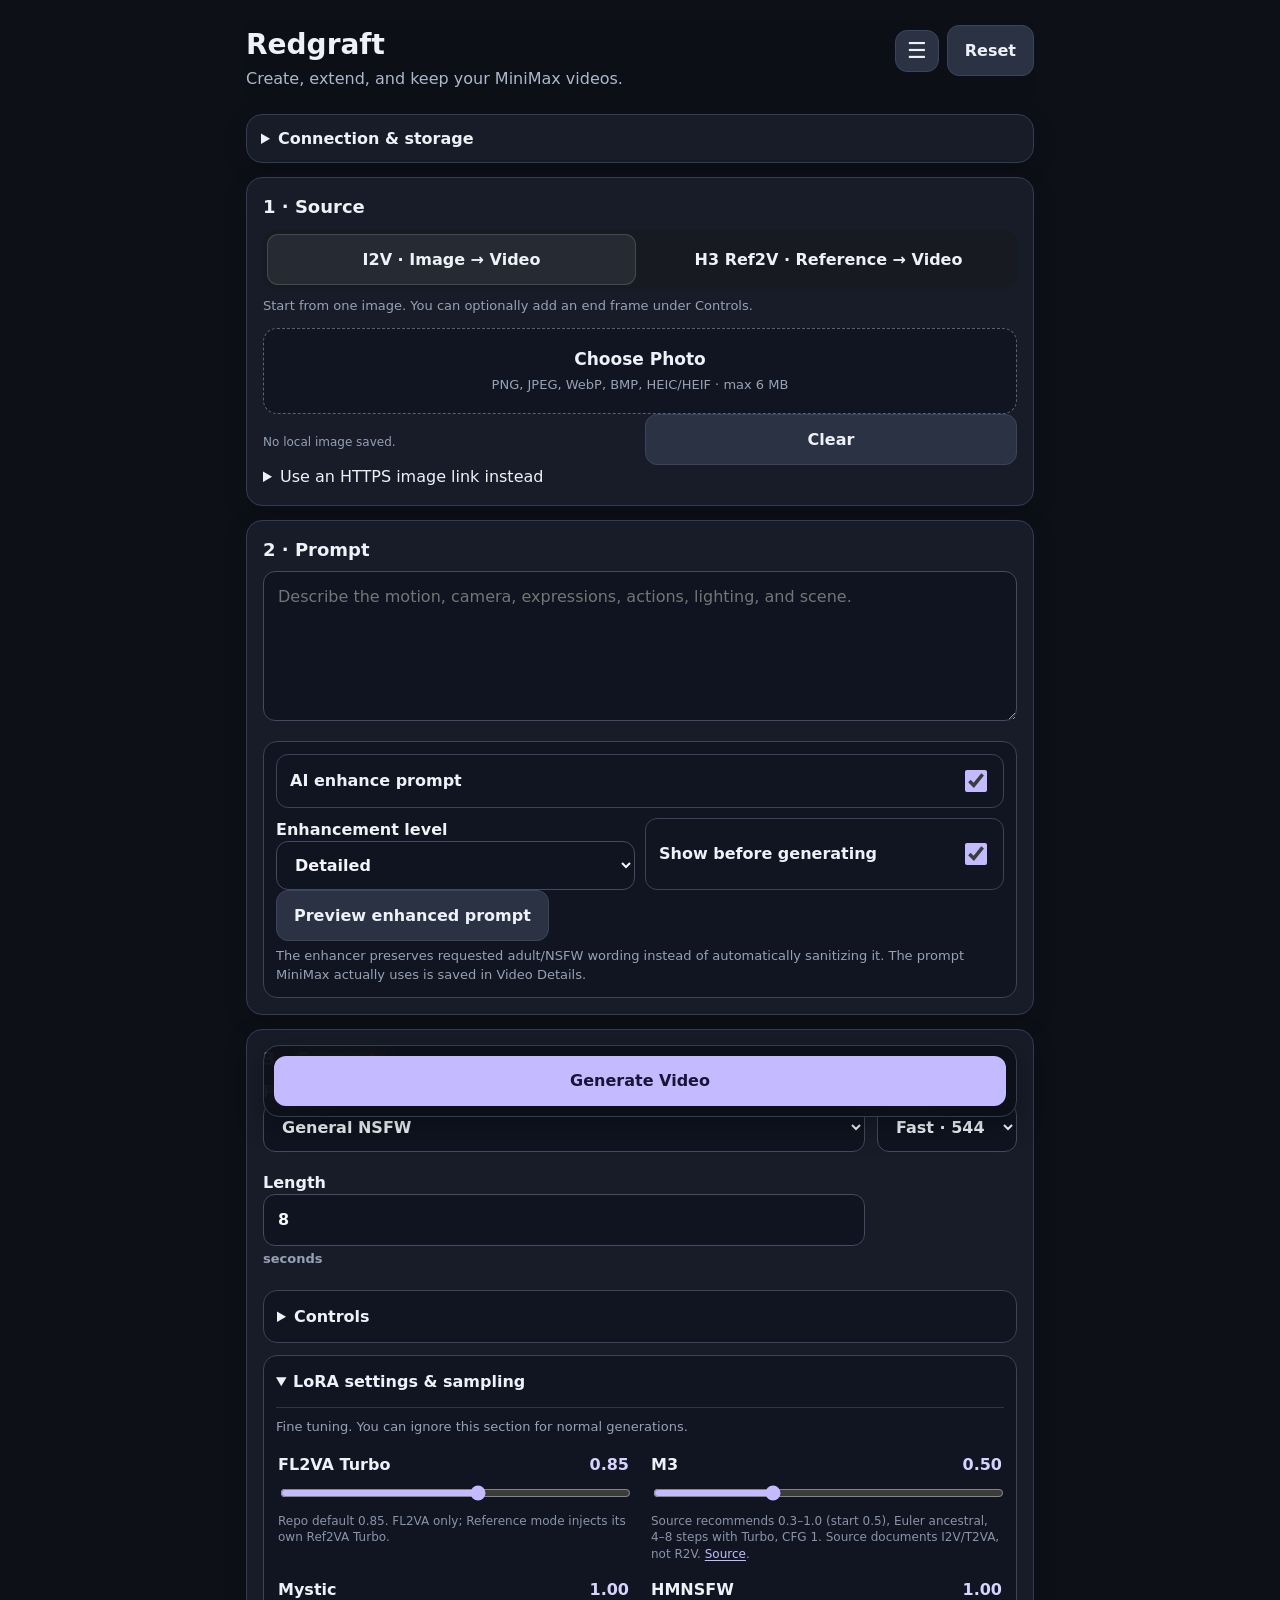
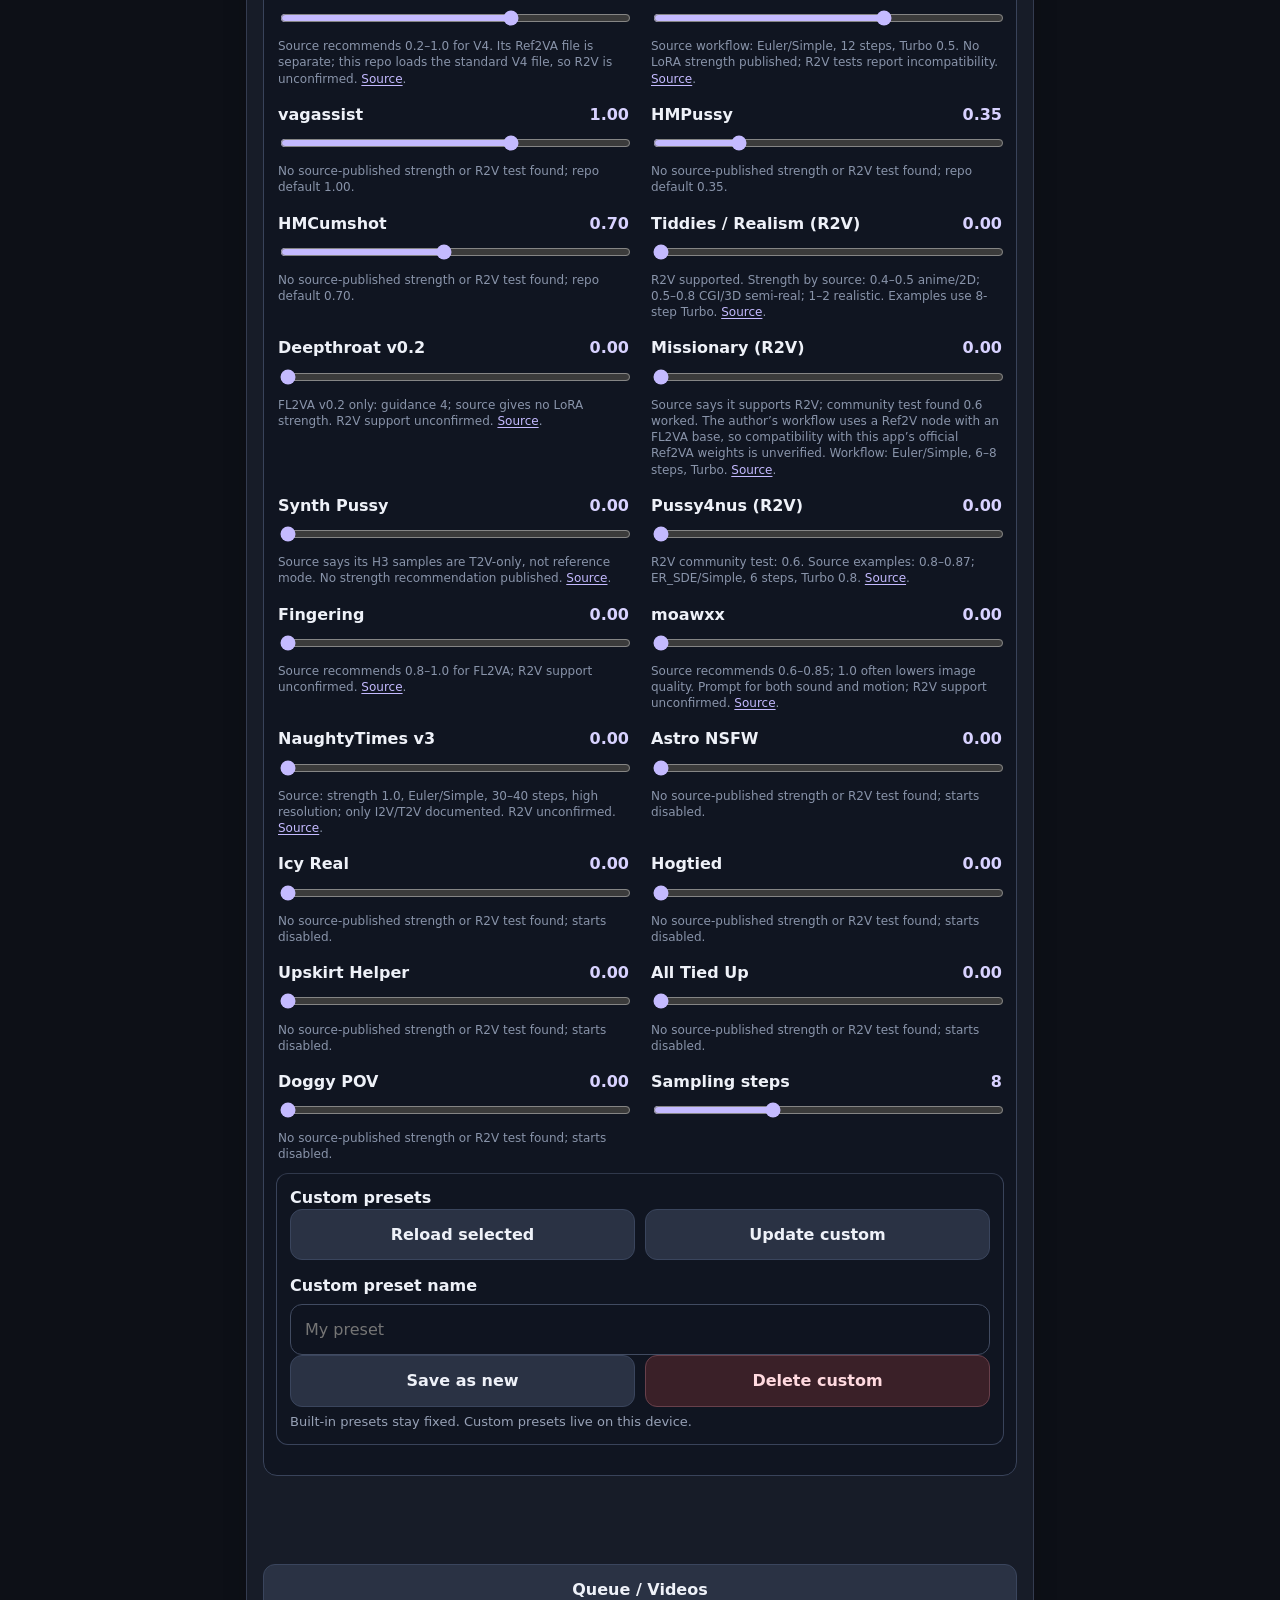
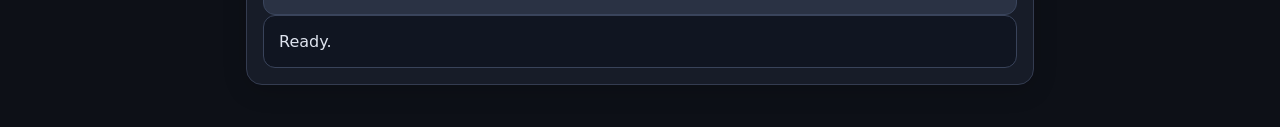
==== commit 1ebfbfc4: "Show LoRA settings by default" ====
--- a/docs/index.html
+++ b/docs/index.html
@@ -108,8 +108,8 @@
       </div>
     </details>
 
-    <details id="advancedSettings" class="advanced-panel">
-      <summary>Advanced · LoRAs & sampling</summary>
+    <details id="advancedSettings" class="advanced-panel" open>
+      <summary>LoRA settings & sampling</summary>
       <div class="hint">Fine tuning. You can ignore this section for normal generations.</div>
       <div id="refAdvancedNote" class="hint" hidden>All LoRAs in this list except FL2VA Turbo are available in Ref2V; selected LoRAs are applied after the Ref2V Turbo adapter. “(R2V)” means this exact file has reference-mode evidence or is Ref2VA-specific. Untagged LoRAs are unconfirmed for Ref2VA; start low. Notes show source recommendations where available, otherwise the repo default.</div>
       <div id="loraWarning" class="lora-warning" hidden></div>
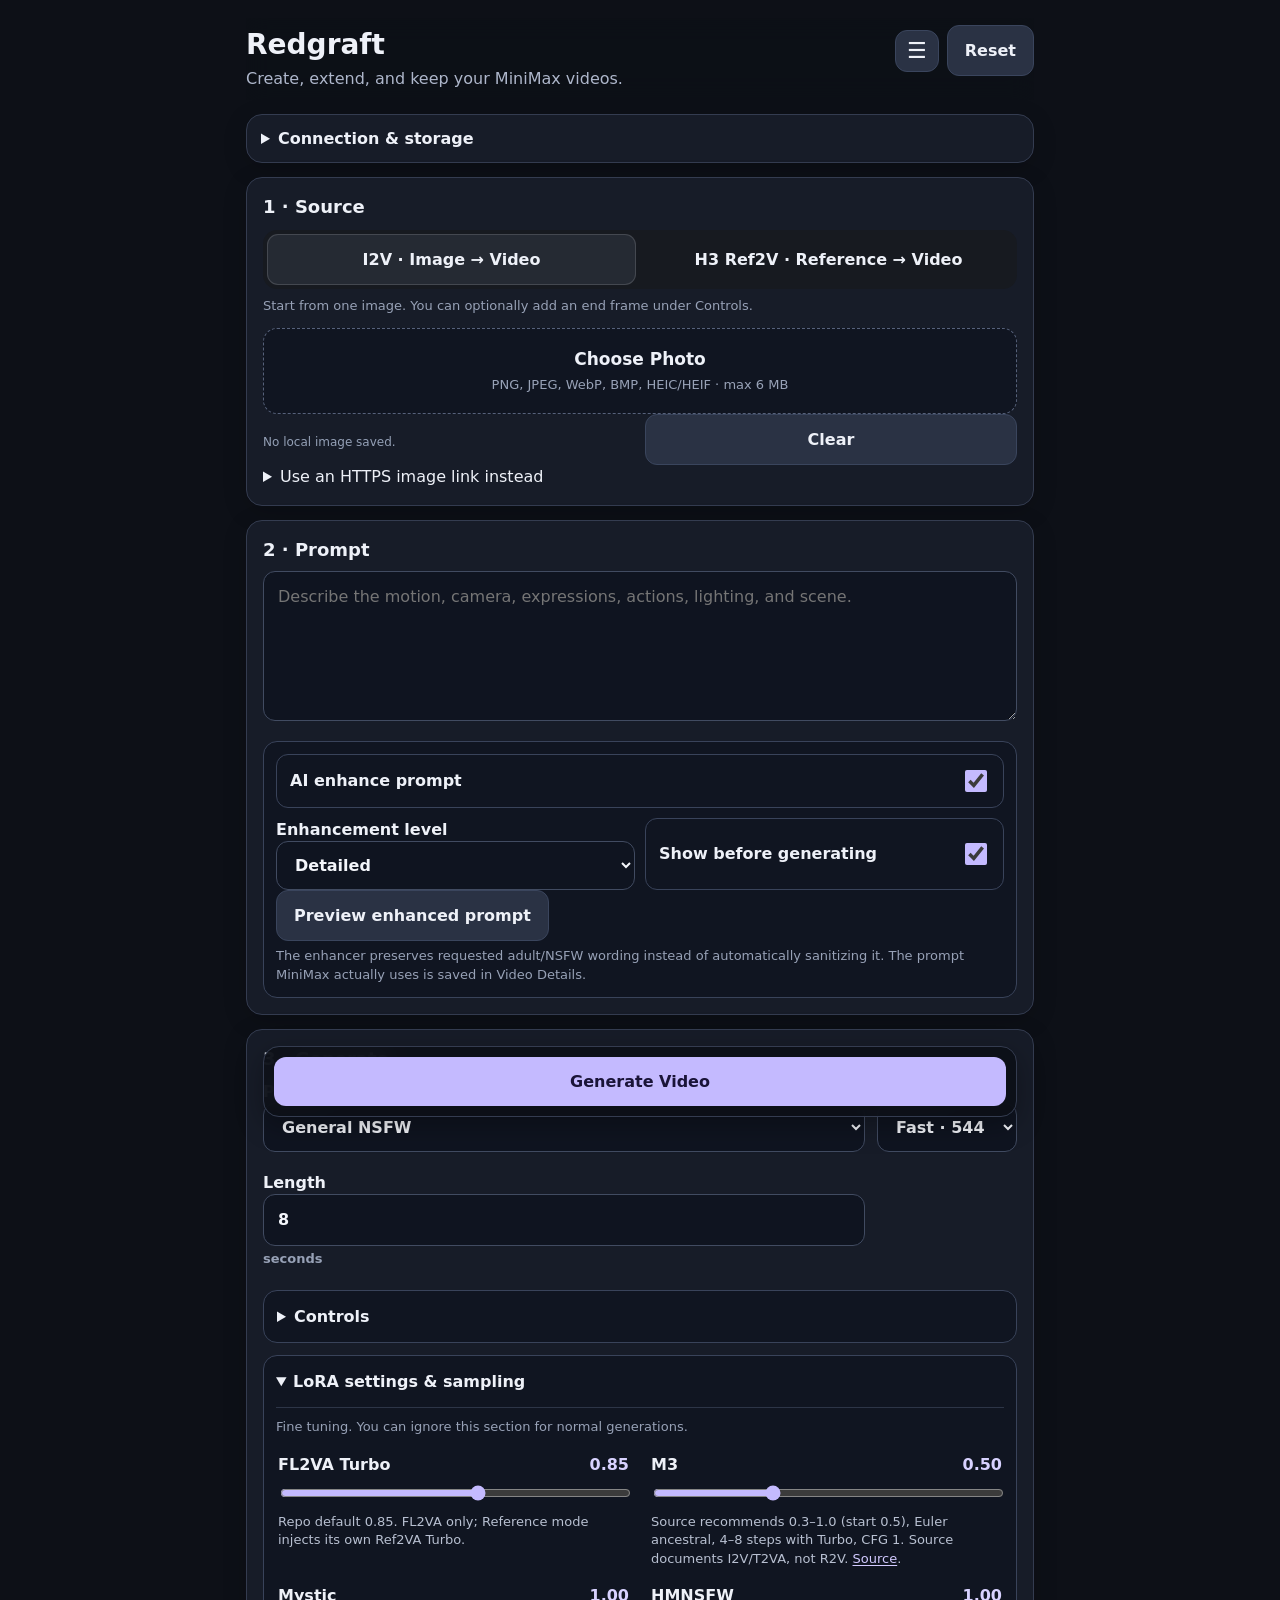
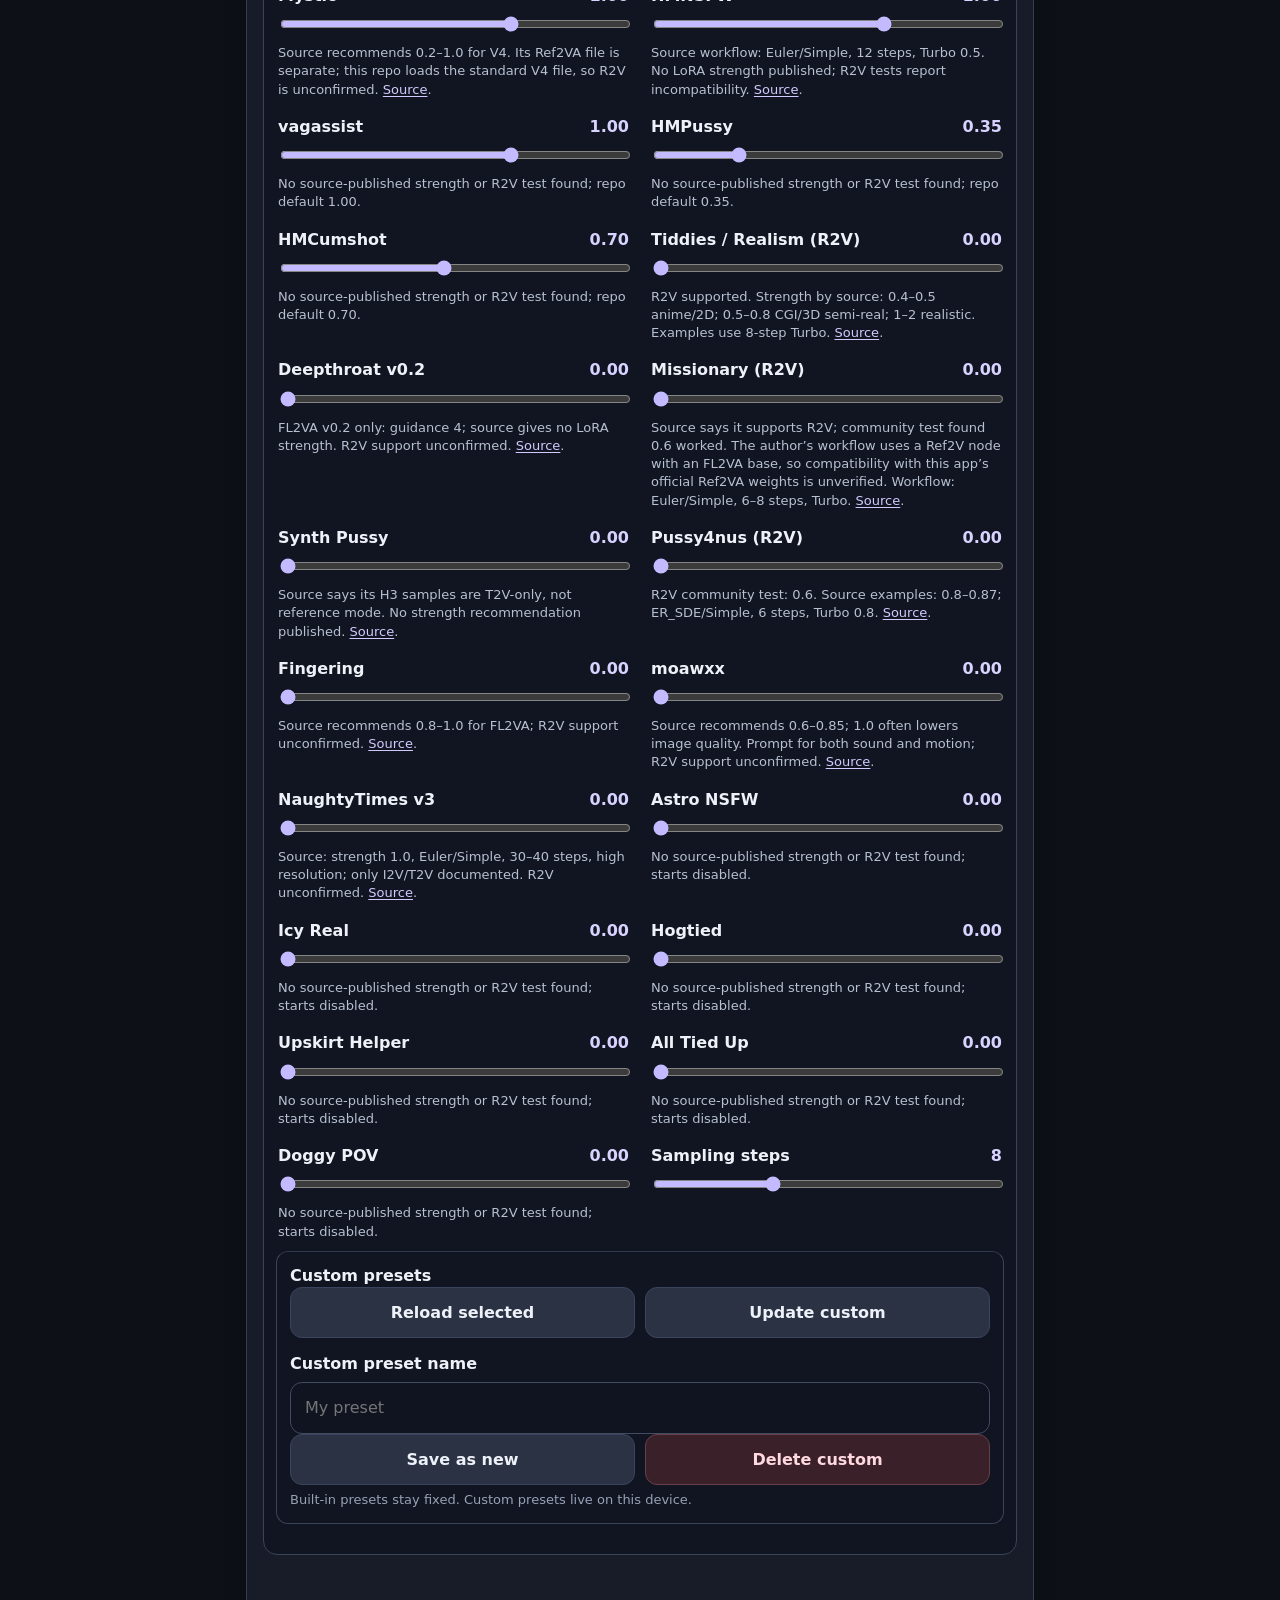
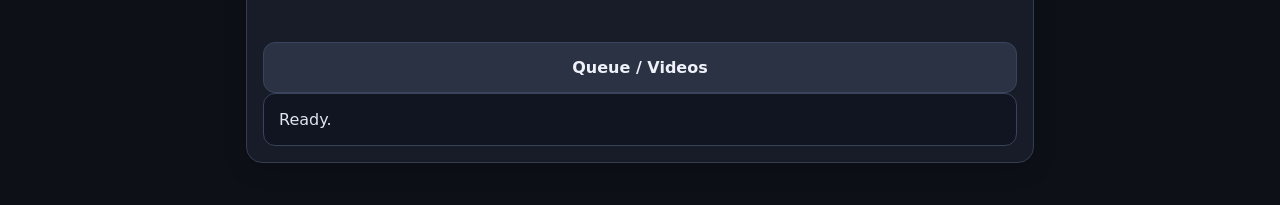
==== commit 6b6bbd91: "Refresh active app scripts after submit repair" ====
--- a/docs/index.html
+++ b/docs/index.html
@@ -208,10 +208,10 @@
   </div>
 </div>
 
-<script src="app-ref2va-v2.js"></script>
+<script src="app-ref2va-v2.js?v=3"></script>
 <script src="experience.js"></script>
 <script src="extend.js"></script>
 <script src="openqueue.js"></script>
-<script src="generation-tools.js"></script>
+<script src="generation-tools.js?v=3"></script>
 </body>
 </html>
--- a/docs/styles.css
+++ b/docs/styles.css
@@ -31,4 +31,4 @@
 #referencePanel input[type=file]{width:100%;margin:8px 0 12px}
 @media(max-width:520px){.mode-switch{grid-template-columns:1fr}.mode-button{min-height:40px}}
 
-.lora-note{margin-top:6px;line-height:1.35}.lora-note a{color:#c4baff;text-decoration:underline;text-underline-offset:2px}
+.lora-note{margin-top:6px;line-height:1.4;font-size:13px;color:#b8c0d1}.lora-note a{color:#d2caff;text-decoration:underline;text-underline-offset:2px}
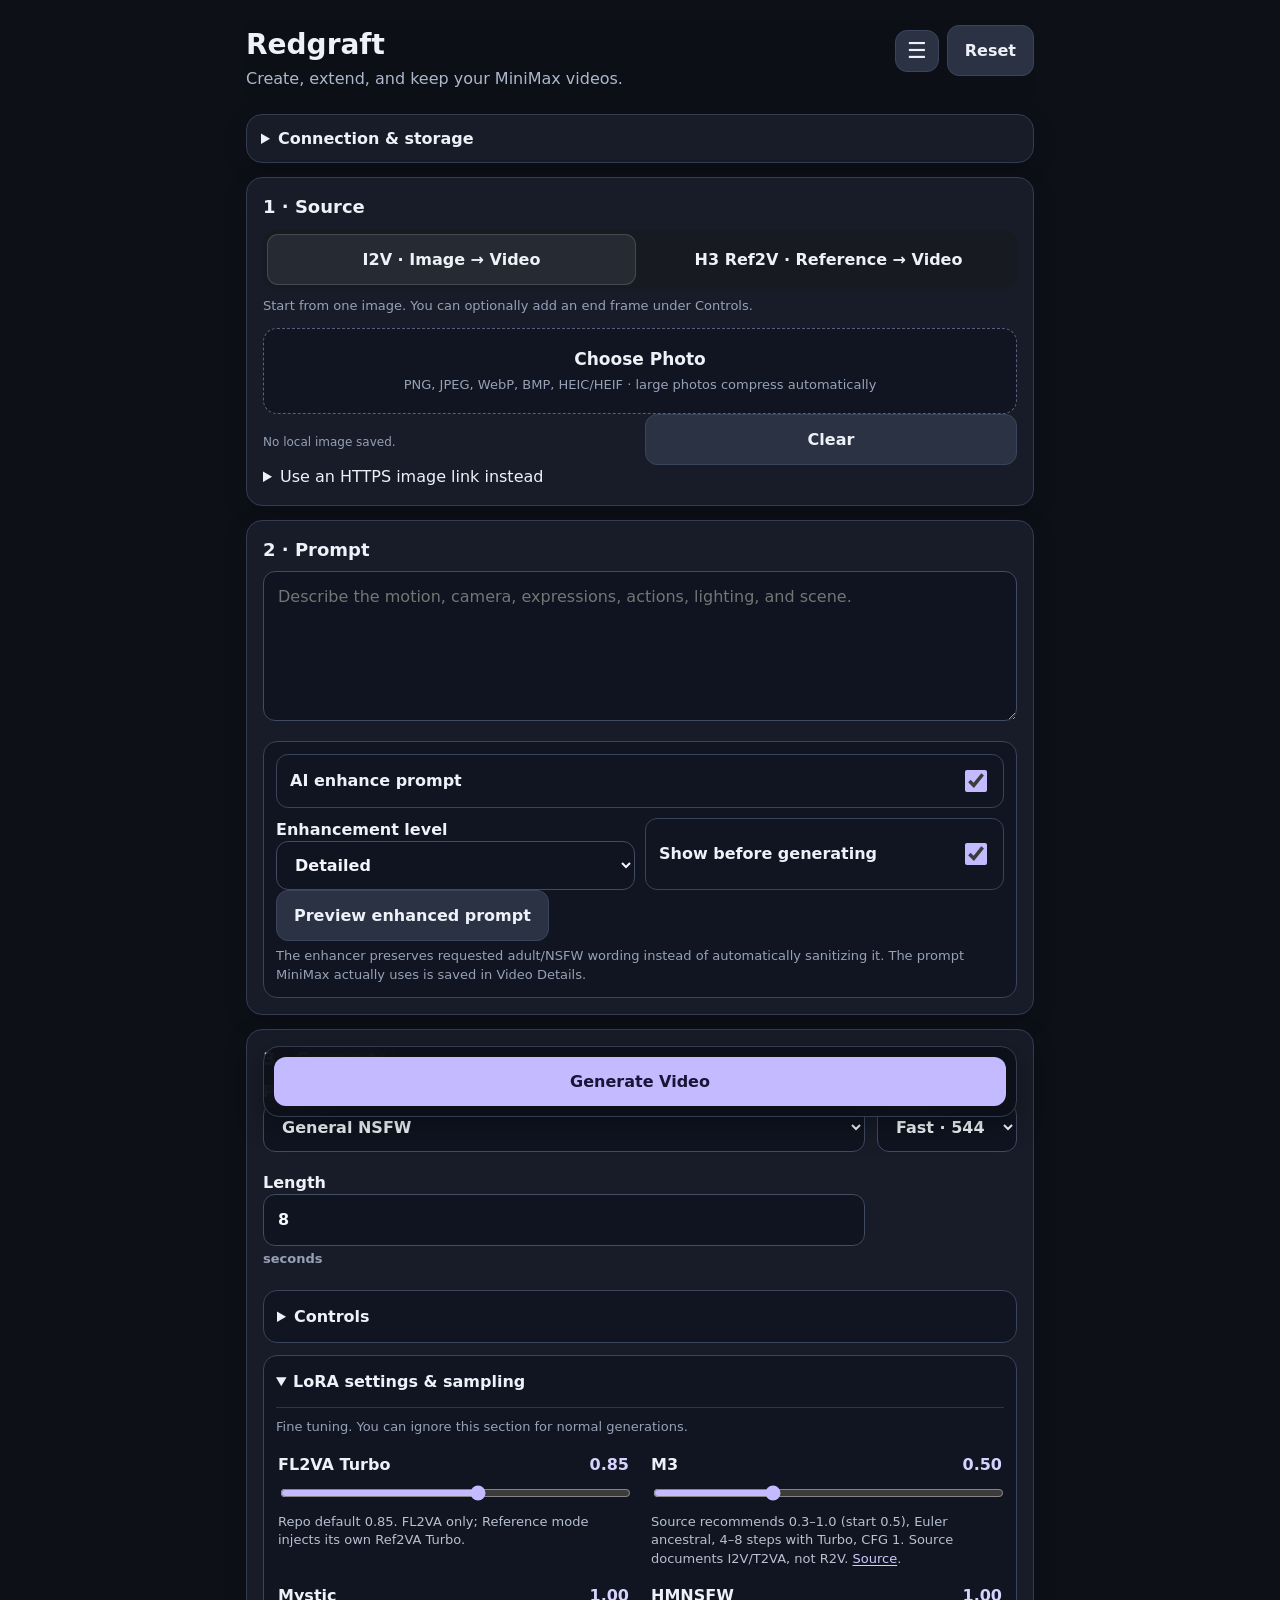
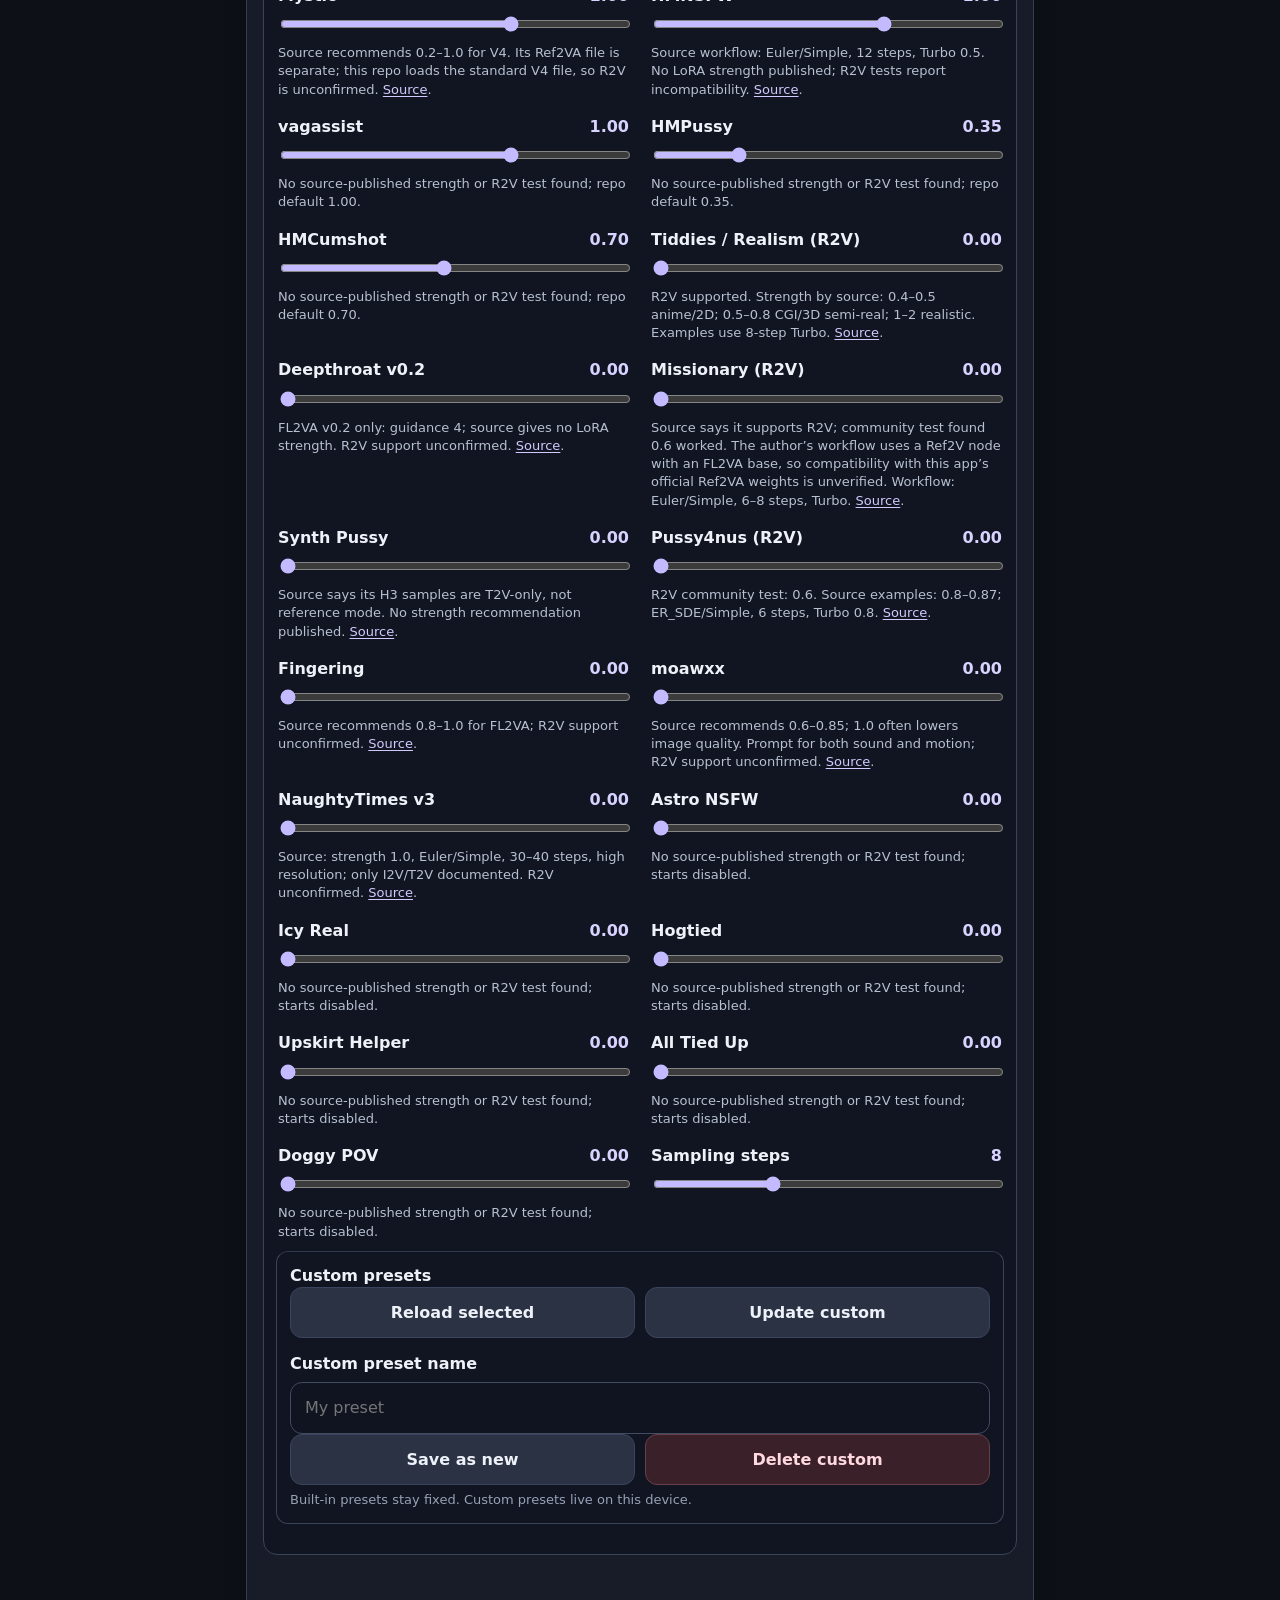
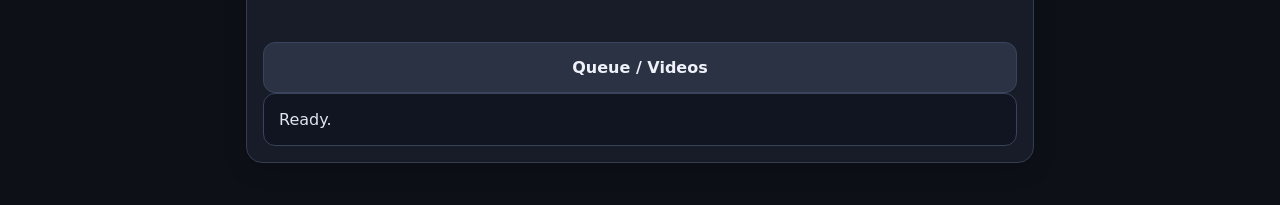
==== commit 479ffa5f: "Explain automatic image compression and refresh app scripts" ====
--- a/docs/index.html
+++ b/docs/index.html
@@ -39,13 +39,14 @@
     </div>
     <input id="generationMode" type="hidden" value="i2v">
     <p id="modeHelp" class="section-sub">Start from one image. You can optionally add an end frame under Controls.</p>
-    <div class="filebox"><input id="image" type="file" accept="image/png,image/jpeg,image/webp,image/bmp,image/heic,image/heif"><strong>Choose Photo</strong><span>PNG, JPEG, WebP, BMP, HEIC/HEIF · max 6 MB</span></div>
+    <div class="filebox"><input id="image" type="file" accept="image/png,image/jpeg,image/webp,image/bmp,image/heic,image/heif"><strong>Choose Photo</strong><span>PNG, JPEG, WebP, BMP, HEIC/HEIF · large photos compress automatically</span></div>
     <img id="preview" alt="Selected first frame" hidden>
     <div class="row" style="margin-top:10px"><div id="savedImageStatus" class="saved">No local image saved.</div><button id="clearSavedImage" class="secondary" type="button">Clear</button></div>
     <details style="margin-top:12px"><summary>Use an HTTPS image link instead</summary><label for="imageUrl">Direct image URL</label><input id="imageUrl" type="url" placeholder="https://…/image.jpg" inputmode="url" autocomplete="off"></details>
     <div id="referencePanel" class="subtle-section" hidden>
       <label for="referenceImages">Additional reference images <span class="hint">up to 8</span></label>
       <input id="referenceImages" type="file" accept="image/png,image/jpeg,image/webp,image/bmp,image/heic,image/heif" multiple>
+      <div class="hint">Large reference images compress on this device to fit RunPod’s request limit.</div>
       <div id="referenceCount" class="saved">1 reference: the main image.</div>
       <label for="referenceSize">Reference fidelity<select id="referenceSize"><option value="match" selected>Balanced</option><option value="max">Maximum identity</option></select></label>
       <div class="hint">The main photo is &lt;Picture 1&gt;. Extra references become &lt;Picture 2&gt;, &lt;Picture 3&gt;, and so on.</div>
@@ -208,10 +209,10 @@
   </div>
 </div>
 
-<script src="app-ref2va-v2.js?v=3"></script>
+<script src="app-ref2va-v2.js?v=4"></script>
 <script src="experience.js"></script>
 <script src="extend.js"></script>
 <script src="openqueue.js"></script>
-<script src="generation-tools.js?v=3"></script>
+<script src="generation-tools.js?v=4"></script>
 </body>
 </html>
